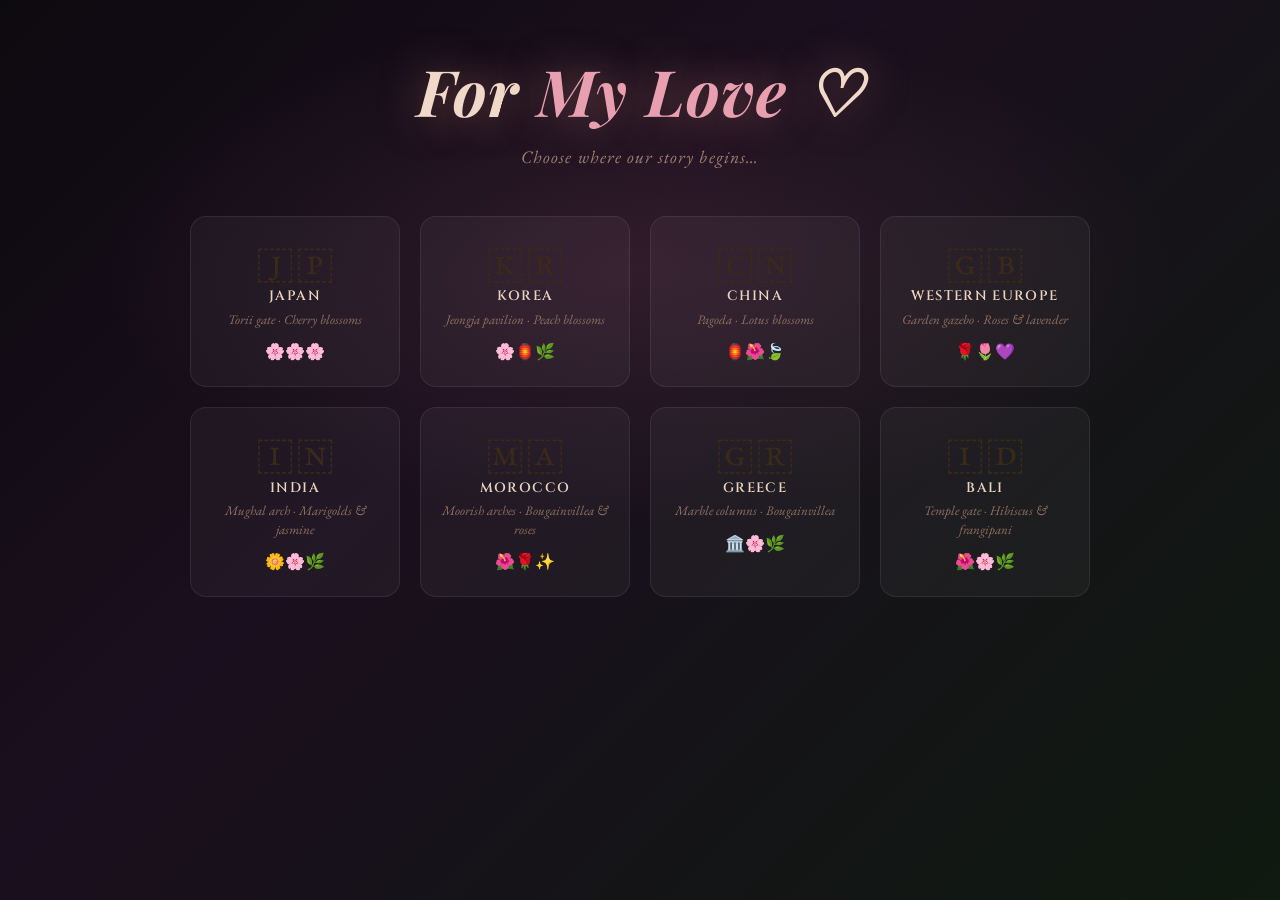
==== love-letter.html @ de219d5e "Add interactive 3D pop-up love letter book - Standalone love-letter.html (no dependencies, pure HTML" ====
<!DOCTYPE html>
<html lang="en">
<head>
<meta charset="UTF-8">
<meta name="viewport" content="width=device-width, initial-scale=1.0">
<title>For My Love ♡</title>
<link rel="preconnect" href="https://fonts.googleapis.com">
<link href="https://fonts.googleapis.com/css2?family=Playfair+Display:ital,wght@0,400;0,700;1,400&family=EB+Garamond:ital,wght@0,400;0,500;1,400&family=Cinzel:wght@400;600&display=swap" rel="stylesheet">
<style>
/* ─── RESET ─────────────────────────────────────────────── */
*,*::before,*::after{box-sizing:border-box;margin:0;padding:0}
html,body{height:100%;overflow:hidden}
body{font-family:'EB Garamond',serif;background:#0d0a0f;color:#3a2a1a}

/* ─── SCREEN MANAGEMENT ─────────────────────────────────── */
.screen{position:fixed;inset:0;transition:opacity .8s ease,transform .8s ease;will-change:opacity,transform}
.screen.hidden{opacity:0;pointer-events:none;transform:scale(.97)}

/* ─── SCENE SELECTOR ────────────────────────────────────── */
#selector{
  background:linear-gradient(135deg,#0d0a0f 0%,#1a0f1e 40%,#0f1a10 100%);
  overflow-y:auto;
  display:flex;flex-direction:column;align-items:center;
  padding:3rem 1.5rem 4rem;
}
#selector::before{
  content:'';position:fixed;inset:0;
  background:radial-gradient(ellipse 60% 40% at 50% 30%,rgba(180,100,120,.15) 0%,transparent 70%);
  pointer-events:none;
}
.selector-header{text-align:center;margin-bottom:3rem;position:relative;z-index:1}
.selector-title{
  font-family:'Playfair Display',serif;font-size:clamp(2.2rem,5vw,4rem);
  font-style:italic;color:#f0d9c8;letter-spacing:.02em;
  text-shadow:0 0 40px rgba(220,140,120,.5);
}
.selector-title span{color:#e8a0b0}
.selector-sub{
  margin-top:.75rem;font-size:1.1rem;color:#a08070;
  font-style:italic;letter-spacing:.06em;
}
.scene-grid{
  display:grid;
  grid-template-columns:repeat(auto-fit,minmax(200px,1fr));
  gap:1.25rem;width:100%;max-width:900px;position:relative;z-index:1;
}
.scene-card{
  background:rgba(255,255,255,.04);
  border:1px solid rgba(255,255,255,.08);
  border-radius:16px;padding:1.5rem 1rem;
  cursor:pointer;text-align:center;
  transition:transform .3s ease,box-shadow .3s ease,border-color .3s ease,background .3s ease;
  position:relative;overflow:hidden;
}
.scene-card::before{
  content:'';position:absolute;inset:0;
  background:linear-gradient(135deg,var(--card-a,.2),var(--card-b,.1));
  opacity:0;transition:opacity .3s ease;
}
.scene-card:hover{
  transform:translateY(-6px) scale(1.02);
  box-shadow:0 20px 60px rgba(0,0,0,.5),0 0 30px var(--card-glow,rgba(255,200,180,.15));
  border-color:rgba(255,255,255,.2);
}
.scene-card:hover::before{opacity:1}
.scene-flag{font-size:2.4rem;display:block;margin-bottom:.5rem;line-height:1}
.scene-name{
  font-family:'Cinzel',serif;font-size:.85rem;font-weight:600;
  color:#e8d5c0;letter-spacing:.1em;text-transform:uppercase;margin-bottom:.35rem;
}
.scene-desc{font-size:.82rem;color:#907060;font-style:italic;line-height:1.4}
.scene-flowers{
  display:flex;justify-content:center;gap:4px;margin-top:.75rem;
  font-size:1rem;
}

/* ─── BOOK SCREEN ───────────────────────────────────────── */
#book-screen{
  display:flex;flex-direction:column;align-items:center;justify-content:center;
  background:linear-gradient(160deg,#0d0a0f 0%,#1a0f1e 50%,#0d100f 100%);
  overflow:hidden;
}
#book-screen::before{
  content:'';position:absolute;inset:0;
  background:radial-gradient(ellipse 70% 50% at 50% 50%,rgba(var(--bg-rgb,180,120,100),.12) 0%,transparent 70%);
  transition:background .8s ease;pointer-events:none;
}

/* ─── PARTICLES ─────────────────────────────────────────── */
#particles{position:fixed;inset:0;pointer-events:none;z-index:5;overflow:hidden}
.particle{
  position:absolute;top:-20px;
  width:8px;height:8px;border-radius:50%;
  animation:fall linear forwards;
  opacity:.8;
}
@keyframes fall{
  0%{transform:translateY(0) rotate(0deg) translateX(0);opacity:.9}
  25%{transform:translateY(25vh) rotate(90deg) translateX(20px)}
  50%{transform:translateY(50vh) rotate(180deg) translateX(-15px)}
  75%{transform:translateY(75vh) rotate(270deg) translateX(25px)}
  100%{transform:translateY(105vh) rotate(360deg) translateX(-10px);opacity:0}
}

/* ─── BACK BUTTON ───────────────────────────────────────── */
#back-btn{
  position:fixed;top:1.25rem;left:1.25rem;z-index:20;
  background:rgba(255,255,255,.08);border:1px solid rgba(255,255,255,.15);
  color:#e8d5c0;font-family:'Cinzel',serif;font-size:.75rem;
  letter-spacing:.1em;padding:.5rem 1rem;border-radius:8px;cursor:pointer;
  transition:all .3s ease;backdrop-filter:blur(8px);
}
#back-btn:hover{background:rgba(255,255,255,.15);transform:translateY(-1px)}

/* ─── BOOK WRAPPER (perspective container) ───────────────── */
#book-wrapper{
  perspective:2000px;
  perspective-origin:50% 40%;
  position:relative;
}
#book{
  position:relative;
  transform-style:preserve-3d;
  transition:transform .5s ease;
  cursor:pointer;
}

/* ─── BOOK FACES ─────────────────────────────────────────── */
/* Closed book: a thick rectangle */
.book-closed{
  position:relative;
  width:260px;height:340px;
  transform-style:preserve-3d;
  transition:all 1.5s cubic-bezier(.645,.045,.355,1);
}

/* Front cover – the flipping page */
#front-cover{
  position:absolute;inset:0;
  background:var(--cover-bg,linear-gradient(135deg,#8b1a2a,#5a0e1a));
  border-radius:4px 12px 12px 4px;
  transform-origin:left center;
  transform:rotateY(0deg);
  transition:transform 1.5s cubic-bezier(.645,.045,.355,1);
  transform-style:preserve-3d;
  backface-visibility:hidden;
  -webkit-backface-visibility:hidden;
  box-shadow:4px 0 20px rgba(0,0,0,.6),inset -3px 0 8px rgba(0,0,0,.3);
  z-index:10;
  display:flex;align-items:center;justify-content:center;
  overflow:hidden;
}
#front-cover::before{
  content:'';position:absolute;inset:12px;
  border:1px solid rgba(255,255,255,.2);border-radius:4px;
  pointer-events:none;
}
#front-cover::after{
  content:'';position:absolute;
  left:0;top:0;bottom:0;width:16px;
  background:rgba(0,0,0,.3);
  border-right:1px solid rgba(255,255,255,.05);
}
.cover-inner{
  text-align:center;padding:2rem;position:relative;z-index:2;
}
.cover-title{
  font-family:'Playfair Display',serif;font-size:1.6rem;font-weight:400;
  font-style:italic;color:rgba(255,240,220,.95);
  text-shadow:0 2px 12px rgba(0,0,0,.5);
  margin-bottom:.5rem;line-height:1.3;
}
.cover-heart{font-size:2rem;display:block;margin:.5rem 0;animation:heartbeat 2s ease-in-out infinite}
@keyframes heartbeat{0%,100%{transform:scale(1)}50%{transform:scale(1.15)}}
.cover-hint{
  font-size:.75rem;color:rgba(255,220,200,.6);font-style:italic;
  margin-top:1rem;letter-spacing:.08em;animation:blink 2s ease-in-out infinite;
}
@keyframes blink{0%,100%{opacity:.5}50%{opacity:1}}
.cover-ornament{font-size:1.2rem;color:rgba(255,220,200,.4);margin:.25rem 0}
.cover-decor{
  position:absolute;inset:0;
  background:var(--cover-pattern,none);
  opacity:.15;pointer-events:none;
}

/* Back of front cover (inside front-cover, shown when flipped) */
#front-cover-back{
  position:absolute;inset:0;
  background:linear-gradient(135deg,#f5ede0,#ede0cc);
  border-radius:4px 12px 12px 4px;
  backface-visibility:hidden;
  -webkit-backface-visibility:hidden;
  transform:rotateY(180deg);
  display:flex;align-items:center;justify-content:center;
  pointer-events:none;
}
#front-cover-back::after{
  content:'❧';font-size:3rem;color:rgba(100,50,30,.15);
}

/* Book spine / base */
#book-base{
  position:absolute;inset:0;
  background:linear-gradient(180deg,var(--spine-top,#6a1020),var(--spine-bot,#3a0810));
  border-radius:4px 12px 12px 4px;
  box-shadow:0 8px 40px rgba(0,0,0,.7),0 2px 8px rgba(0,0,0,.5);
  z-index:1;
}
/* Book page stack effect */
#book-base::before{
  content:'';position:absolute;
  right:-4px;top:4px;bottom:4px;width:6px;
  background:linear-gradient(90deg,#e8d8c0,#d5c4a8);
  border-radius:0 4px 4px 0;
  box-shadow:2px 0 6px rgba(0,0,0,.3);
}

/* ─── OPEN STATE ─────────────────────────────────────────── */
#book.is-open #front-cover{
  transform:rotateY(-170deg);
  box-shadow:-4px 0 20px rgba(0,0,0,.6);
}
#book.is-open{cursor:default}

/* The spread (left+right pages) */
#book-spread{
  position:absolute;inset:0;
  display:flex;
  opacity:0;transition:opacity .5s ease .8s;
  pointer-events:none;
}
#book.is-open #book-spread{opacity:1;pointer-events:all}

.page{
  flex:1;height:100%;
  background:linear-gradient(180deg,#fdf6ec,#f5e8d0);
  position:relative;overflow:hidden;
}
#left-page{
  border-right:1px solid rgba(120,80,40,.2);
  border-radius:4px 0 0 4px;
  background:linear-gradient(135deg,#fdf8f0 0%,#f5ecdc 100%);
}
#right-page{
  border-radius:0 4px 4px 4px;
  background:linear-gradient(225deg,#fdf8f0 0%,#f0e4cc 100%);
  padding:1.5rem 1.25rem;
  overflow-y:auto;
}
#right-page::-webkit-scrollbar{width:3px}
#right-page::-webkit-scrollbar-thumb{background:rgba(120,80,40,.3);border-radius:2px}

/* ─── POP-UP SCENE ───────────────────────────────────────── */
#popup-scene{
  position:absolute;inset:0;
  transform-style:preserve-3d;
  perspective:800px;
  display:flex;align-items:flex-end;justify-content:center;
  padding-bottom:8px;
  transition:transform .6s ease;
}
#scene-stage{
  position:relative;
  width:220px;height:280px;
  transform-style:preserve-3d;
  transform:rotateX(20deg);
  transition:transform 1s cubic-bezier(.4,0,.2,1);
}
#book.is-open #scene-stage{transform:rotateX(20deg)}

/* cinematic orbit */
@keyframes orbit{
  0%{transform:rotateX(20deg) rotateY(0deg)}
  25%{transform:rotateX(25deg) rotateY(-35deg)}
  55%{transform:rotateX(18deg) rotateY(35deg)}
  80%{transform:rotateX(22deg) rotateY(10deg)}
  100%{transform:rotateX(20deg) rotateY(0deg)}
}
#scene-stage.orbiting{
  animation:orbit 4s cubic-bezier(.4,0,.2,1) forwards;
}

/* Ground */
.scene-ground{
  position:absolute;bottom:0;left:50%;
  transform:translateX(-50%) rotateX(90deg);
  transform-origin:bottom center;
  width:200px;height:120px;
  background:radial-gradient(ellipse 80% 60% at 50% 100%,var(--ground-a,#4a7a30),var(--ground-b,#2a4a1a));
  border-radius:50%;opacity:.7;
}

/* ─── POP-UP ELEMENTS ────────────────────────────────────── */
.popup-el{
  position:absolute;
  transform-origin:bottom center;
  transform:rotateX(85deg) scaleY(.05);
  transition:transform 1.2s cubic-bezier(.34,1.56,.64,1);
  transition-delay:var(--d,0.5s);
  transform-style:preserve-3d;
  backface-visibility:hidden;
}
#book.is-open .popup-el{transform:rotateX(0deg) scaleY(1)}

/* ─── PAVILION CONTAINERS ────────────────────────────────── */
#pavilion{
  position:absolute;bottom:30px;left:50%;
  transform-origin:bottom center;
  transform:translateX(-50%);
  width:160px;height:160px;
  display:flex;align-items:flex-end;justify-content:center;
  --d:.55s;
}

/* ─── FLOWER SYSTEM ──────────────────────────────────────── */
.flower{
  position:absolute;
  transform-style:preserve-3d;
}
.flower-stem{
  position:absolute;bottom:0;left:50%;transform:translateX(-50%);
  width:2px;background:var(--stem,#3a6a20);
  border-radius:1px;
  transform-origin:bottom center;
}
.flower-head{
  position:absolute;bottom:100%;left:50%;
  transform:translateX(-50%);
  width:28px;height:28px;
}
.petal{
  position:absolute;
  width:10px;height:16px;
  border-radius:50%;
  top:50%;left:50%;
  transform-origin:50% 100%;
  margin:-8px 0 0 -5px;
  background:var(--petal-col,#ffb7c5);
  opacity:.9;
}
.flower-center{
  position:absolute;top:50%;left:50%;
  transform:translate(-50%,-50%);
  width:8px;height:8px;border-radius:50%;
  background:var(--center-col,#ffdd00);
  z-index:2;
}
@keyframes bloom{
  0%{transform:translateX(-50%) scale(0) rotate(-30deg);opacity:0}
  60%{transform:translateX(-50%) scale(1.15);opacity:1}
  100%{transform:translateX(-50%) scale(1)}
}
@keyframes sway{
  0%,100%{transform:rotateZ(-3deg)}
  50%{transform:rotateZ(3deg)}
}
.flower:hover{cursor:pointer}
.flower:hover .flower-head{animation:sway 1s ease-in-out infinite}
.flower.bloomed .flower-head{
  animation:bloom .8s cubic-bezier(.34,1.56,.64,1) forwards;
}

/* ─── HEART BURST ────────────────────────────────────────── */
.heart-burst{
  position:absolute;pointer-events:none;z-index:50;
  font-size:1rem;animation:burst .8s ease-out forwards;
}
@keyframes burst{
  0%{transform:translate(-50%,-50%) scale(0);opacity:1}
  60%{transform:translate(-50%,-120%) scale(1.3);opacity:.9}
  100%{transform:translate(var(--bx,-20px),var(--by,-80px)) scale(.5);opacity:0}
}

/* ─── LOVE LETTER ────────────────────────────────────────── */
.letter-salutation{
  font-family:'Playfair Display',serif;font-size:1.15rem;font-style:italic;
  color:#4a2a1a;margin-bottom:.75rem;
}
.letter-body{
  font-size:.9rem;line-height:1.8;color:#3a2010;
  font-family:'EB Garamond',serif;
}
.letter-body p{margin-bottom:.75rem}
.letter-placeholder{
  color:#a08060;font-style:italic;
  border:1px dashed rgba(160,120,80,.3);
  border-radius:4px;padding:.5rem .75rem;margin:.5rem 0;
  font-size:.82rem;
}
.letter-signature{
  margin-top:1rem;text-align:right;
  font-family:'Playfair Display',serif;font-style:italic;
  color:#4a2a1a;font-size:1rem;line-height:1.6;
}
.letter-divider{
  text-align:center;color:#c09070;margin:.5rem 0;font-size:.9rem;letter-spacing:.2em;
}
.letter-date{
  font-size:.75rem;color:#a08060;text-align:center;
  margin-bottom:.75rem;font-style:italic;letter-spacing:.05em;
}

/* ─── SCENE-SPECIFIC PAVILION STYLES ─────────────────────── */
/* ── Japan: Torii Gate ── */
.pavilion-japan{position:relative;width:140px;height:140px}
.torii-pillar{
  position:absolute;bottom:0;width:12px;
  background:linear-gradient(180deg,#c0392b,#922b21);
  border-radius:4px 4px 2px 2px;
}
.torii-pillar-l{left:20px}
.torii-pillar-r{right:20px}
.torii-kasagi{
  position:absolute;height:14px;
  background:linear-gradient(180deg,#c0392b,#922b21);
  left:-5px;right:-5px;
  border-radius:4px;
  box-shadow:0 -3px 0 #e74c3c,0 3px 6px rgba(0,0,0,.3);
}
.torii-kasagi::before{
  content:'';position:absolute;top:-6px;left:-4px;right:-4px;height:8px;
  background:#e74c3c;border-radius:40% 40% 0 0;
}
.torii-nuki{
  position:absolute;height:9px;left:10px;right:10px;
  background:linear-gradient(180deg,#c0392b,#a93226);
  border-radius:2px;
}

/* ── Korea: Jeongja Pavilion ── */
.pavilion-korea{position:relative;width:140px;height:140px}
.korea-column{
  position:absolute;bottom:0;width:8px;
  background:linear-gradient(180deg,#8b6914,#5a4010);
  border-radius:2px;
}
.korea-roof{
  position:absolute;
  background:linear-gradient(180deg,#1a4a1a,#2d7a2d);
}
.korea-roof-main{
  left:-10px;right:-10px;
  clip-path:polygon(15% 100%,50% 0%,85% 100%);
}
.korea-roof-lower{
  left:-18px;right:-18px;
  clip-path:polygon(8% 100%,50% 5%,92% 100%);
  opacity:.85;
}
.korea-eave{
  position:absolute;height:6px;
  background:#1a4a1a;border-radius:0 0 40% 40%;
  box-shadow:0 3px 8px rgba(0,0,0,.3);
}

/* ── China: Pagoda ── */
.pavilion-china{position:relative;width:120px;height:150px}
.pagoda-tier{
  position:absolute;left:50%;transform:translateX(-50%);
  background:linear-gradient(180deg,#8b0000,#600000);
}
.pagoda-eave{
  position:absolute;left:50%;transform:translateX(-50%);
  height:8px;
  background:linear-gradient(180deg,#c0392b,#8b0000);
  border-radius:0 0 30% 30%;
  box-shadow:0 4px 8px rgba(0,0,0,.3);
}
.pagoda-roof-tip{
  position:absolute;left:50%;transform:translateX(-50%);
  width:4px;
  background:linear-gradient(180deg,#d4a017,#8b6914);
  border-radius:2px 2px 0 0;
}

/* ── Western: Gazebo ── */
.pavilion-western{position:relative;width:140px;height:140px}
.gazebo-column{
  position:absolute;bottom:0;width:7px;
  background:linear-gradient(180deg,#f0ece4,#d4c8b0);
  border-radius:3px 3px 1px 1px;
  box-shadow:inset -2px 0 4px rgba(0,0,0,.1);
}
.gazebo-roof{
  position:absolute;
  background:linear-gradient(180deg,#5a8a5a,#3a6a3a);
  clip-path:polygon(50% 0%,100% 100%,0% 100%);
  filter:drop-shadow(0 4px 8px rgba(0,0,0,.3));
}
.gazebo-trim{
  position:absolute;
  background:#8aaa8a;
  height:5px;border-radius:2px;
}

/* ── India: Mughal Arch ── */
.pavilion-india{position:relative;width:140px;height:150px}
.mughal-pillar{
  position:absolute;bottom:0;width:14px;
  background:linear-gradient(180deg,#f5deb3,#d4a853);
  border-radius:6px 6px 2px 2px;
  box-shadow:inset -3px 0 6px rgba(0,0,0,.15);
}
.mughal-arch{
  position:absolute;left:50%;transform:translateX(-50%);
  border-left:14px solid transparent;
  border-right:14px solid transparent;
}
.mughal-dome{
  position:absolute;left:50%;transform:translateX(-50%);
  background:linear-gradient(180deg,#f5f0e8,#d4c8a0);
  border-radius:50% 50% 0 0;
  box-shadow:0 -4px 12px rgba(0,0,0,.2);
}
.mughal-finial{
  position:absolute;left:50%;transform:translateX(-50%);
  background:linear-gradient(180deg,#d4a017,#8b6914);
  border-radius:50% 50% 10% 10%;
}

/* ── Morocco: Moorish ── */
.pavilion-morocco{position:relative;width:140px;height:140px}
.moorish-arch{
  position:absolute;
  border-left:var(--arch-w,12px) solid transparent;
  border-right:var(--arch-w,12px) solid transparent;
  border-bottom:var(--arch-h,60px) solid var(--arch-col,#1a4a8a);
}
.moorish-arch::before{
  content:'';position:absolute;
  top:var(--arch-h,60px);left:calc(-1*var(--arch-w,12px));
  width:calc(var(--arch-w,12px)*2);
  height:var(--arch-extra,40px);
  background:var(--arch-col,#1a4a8a);
}
.moorish-top{
  position:absolute;
  background:repeating-linear-gradient(
    45deg,#1a4a8a 0,#1a4a8a 4px,#2a6ab0 4px,#2a6ab0 8px
  );
}

/* ── Greece: Columns ── */
.pavilion-greece{position:relative;width:150px;height:140px}
.greek-column{
  position:absolute;bottom:0;
  background:linear-gradient(180deg,#f5f0e8,#e0d8c8);
  border-radius:3px 3px 1px 1px;
  box-shadow:inset -3px 0 8px rgba(0,0,0,.08),2px 0 4px rgba(0,0,0,.1);
}
.greek-capital{
  position:absolute;bottom:100%;left:50%;transform:translateX(-50%);
  height:10px;
  background:linear-gradient(180deg,#e8e0d0,#d4ccc0);
  border-radius:3px;
}
.greek-entablature{
  position:absolute;top:0;left:-8px;right:-8px;
  background:linear-gradient(180deg,#f0ece4,#e0d8c8);
  border-radius:2px;
  box-shadow:0 -2px 8px rgba(0,0,0,.15);
}
.greek-pediment{
  position:absolute;
  background:linear-gradient(180deg,#f0ece4,#e0d8c8);
  clip-path:polygon(50% 0%,100% 100%,0% 100%);
}

/* ── Bali: Temple Gate ── */
.pavilion-bali{position:relative;width:140px;height:160px}
.bali-tower{
  position:absolute;bottom:0;
  background:linear-gradient(180deg,#5a4a3a,#3a2a1a);
  border-radius:4px 4px 2px 2px;
}
.bali-tier{
  position:absolute;left:50%;transform:translateX(-50%);
  background:linear-gradient(180deg,#6a5a4a,#4a3a2a);
  border-radius:3px;
}
.bali-roof{
  position:absolute;left:50%;transform:translateX(-50%);
  background:linear-gradient(180deg,#4a3a2a,#2a1a0a);
  clip-path:polygon(20% 100%,50% 0%,80% 100%);
}
.bali-lotus{
  position:absolute;left:50%;transform:translateX(-50%);
  width:16px;height:16px;
  background:radial-gradient(circle,#ffd700,#ff8c00);
  border-radius:50%;
  box-shadow:0 0 8px rgba(255,200,0,.6);
}
.bali-gap{
  position:absolute;bottom:0;left:50%;transform:translateX(-50%);
  background:rgba(0,0,0,.6);
  border-radius:2px;
}

/* ─── RESPONSIVE ─────────────────────────────────────────── */
@media(max-width:600px){
  .book-closed{width:200px;height:260px}
  #scene-stage{width:170px;height:220px;transform:rotateX(15deg)}
  .selector-title{font-size:1.8rem}
  .scene-grid{grid-template-columns:repeat(2,1fr);gap:.75rem}
  #right-page{padding:1rem .75rem}
}
</style>
</head>
<body>

<!-- ─── SCENE SELECTOR ─── -->
<section id="selector" class="screen">
  <header class="selector-header">
    <h1 class="selector-title">For <span>My Love</span> ♡</h1>
    <p class="selector-sub">Choose where our story begins…</p>
  </header>
  <div class="scene-grid" id="scene-grid"></div>
</section>

<!-- ─── BOOK SCREEN ─── -->
<section id="book-screen" class="screen hidden">
  <button id="back-btn">← Change Scene</button>
  <div id="particles"></div>

  <div id="book-wrapper">
    <div class="book-closed" id="book">
      <div id="book-base"></div>

      <div id="front-cover">
        <div class="cover-decor" id="cover-decor"></div>
        <div class="cover-inner">
          <div class="cover-ornament">✦ ✦ ✦</div>
          <h2 class="cover-title">For My Love</h2>
          <span class="cover-heart">♡</span>
          <div class="cover-ornament">— ❧ —</div>
          <p class="cover-hint">tap to open</p>
        </div>
        <div id="front-cover-back"></div>
      </div>

      <div id="book-spread">
        <!-- Left page: pop-up scene -->
        <div class="page" id="left-page">
          <div id="popup-scene">
            <div id="scene-stage">
              <div class="scene-ground" id="scene-ground"></div>
              <div id="pavilion" class="popup-el"></div>
              <div id="flower-container"></div>
            </div>
          </div>
        </div>
        <!-- Right page: letter -->
        <div class="page" id="right-page">
          <p class="letter-date" id="letter-date"></p>
          <p class="letter-salutation">My Love,</p>
          <div class="letter-body">
            <p>Every moment with you feels like stepping inside the most beautiful place on earth — and yet, no garden, no pavilion, no landscape in all the world compares to the world you have made inside my heart.</p>
            <div class="letter-divider">— ❧ —</div>
            <p>You are my favourite story, the quietest kind of joy, and the reason I still believe in all things beautiful.</p>
            <div class="letter-placeholder">
              ✏️ <em>Replace this section with your own words…</em>
            </div>
            <p>In every country, every season, every life — I would find you. I would choose you again.</p>
          </div>
          <div class="letter-signature">
            Forever &amp; always,<br>
            <strong>Ivan</strong> ♡
          </div>
        </div>
      </div>
    </div>
  </div>
</section>

<script>
/* ──────────────────────────────────────────────────────────
   SCENE DATA
────────────────────────────────────────────────────────── */
const SCENES = {
  japan:{
    label:'Japan',flag:'🇯🇵',
    desc:'Torii gate · Cherry blossoms',
    flowers:'🌸🌸🌸',
    colors:{primary:'#c0392b',accent:'#f8c8d4',bg:'#fff0f5',
            spine:'#8b1a2a',spineBot:'#4a0a14',bgRgb:'200,120,140',
            ground:'#3d6b2a',groundB:'#2a4a1a',text:'#4a1a2c'},
    cardA:'rgba(180,60,80,.3)',cardB:'rgba(100,20,40,.2)',cardGlow:'rgba(255,150,170,.2)',
    petalColor:'#ffb7c5',petalShape:'round',
    pavilionFn:'buildTorii',
    flowerDefs:[
      {type:'sakura',x:20,y:80,z:20,size:1.0,col:'#ffb7c5',delay:.7},
      {type:'sakura',x:140,y:85,z:10,size:.8,col:'#ff9cb0',delay:.85},
      {type:'sakura',x:80,y:100,z:30,size:1.2,col:'#ffc8d4',delay:1.0},
      {type:'sakura',x:45,y:90,z:5,size:.7,col:'#ffb0c0',delay:.75},
      {type:'sakura',x:120,y:78,z:25,size:.9,col:'#ffa8bc',delay:.9},
    ],
    particleEmoji:null,
  },
  korea:{
    label:'Korea',flag:'🇰🇷',
    desc:'Jeongja pavilion · Peach blossoms',
    flowers:'🌸🏮🌿',
    colors:{primary:'#2c4a1e',accent:'#f0d4a0',bg:'#fffff0',
            spine:'#1a3010',spineBot:'#0a1a08',bgRgb:'140,160,100',
            ground:'#3a6020',groundB:'#1a3810',text:'#1a2a10'},
    cardA:'rgba(60,100,40,.3)',cardB:'rgba(30,60,20,.2)',cardGlow:'rgba(140,200,100,.2)',
    petalColor:'#f5c8a0',petalShape:'round',
    pavilionFn:'buildKorea',
    flowerDefs:[
      {type:'peach',x:22,y:82,z:18,size:1.0,col:'#f5b8a0',delay:.7},
      {type:'peach',x:138,y:86,z:12,size:.85,col:'#f0a890',delay:.85},
      {type:'peach',x:78,y:98,z:28,size:1.1,col:'#f5c0a8',delay:1.0},
      {type:'leaf',x:50,y:100,z:8,size:.9,col:'#4a8030',delay:.75},
      {type:'peach',x:110,y:80,z:22,size:.75,col:'#f0b098',delay:.9},
    ],
    particleEmoji:null,
  },
  china:{
    label:'China',flag:'🇨🇳',
    desc:'Pagoda · Lotus blossoms',
    flowers:'🏮🌺🍃',
    colors:{primary:'#8b0000',accent:'#ffd700',bg:'#fffaf0',
            spine:'#600000',spineBot:'#300000',bgRgb:'180,100,80',
            ground:'#2a5a1a',groundB:'#1a3a0a',text:'#3a1a0a'},
    cardA:'rgba(140,0,0,.3)',cardB:'rgba(80,0,0,.2)',cardGlow:'rgba(255,180,60,.2)',
    petalColor:'#ff8080',petalShape:'round',
    pavilionFn:'buildPagoda',
    flowerDefs:[
      {type:'lotus',x:25,y:84,z:20,size:1.0,col:'#ff8080',delay:.7},
      {type:'lotus',x:135,y:88,z:14,size:.9,col:'#ff6060',delay:.85},
      {type:'plum',x:75,y:102,z:32,size:1.2,col:'#d070c0',delay:1.0},
      {type:'lotus',x:48,y:92,z:6,size:.75,col:'#ff9090',delay:.8},
      {type:'plum',x:115,y:82,z:24,size:.85,col:'#c060b0',delay:.95},
    ],
    particleEmoji:null,
  },
  europe:{
    label:'Western Europe',flag:'🇬🇧',
    desc:'Garden gazebo · Roses & lavender',
    flowers:'🌹🌷💜',
    colors:{primary:'#2a5a2a',accent:'#f0e8f0',bg:'#f8fff8',
            spine:'#1a3a1a',spineBot:'#0a1a0a',bgRgb:'100,140,100',
            ground:'#2a6020',groundB:'#1a4010',text:'#1a2a1a'},
    cardA:'rgba(40,90,40,.3)',cardB:'rgba(20,50,20,.2)',cardGlow:'rgba(100,200,100,.2)',
    petalColor:'#e060a0',petalShape:'round',
    pavilionFn:'buildGazebo',
    flowerDefs:[
      {type:'rose',x:20,y:80,z:18,size:1.1,col:'#e0204a',delay:.7},
      {type:'tulip',x:140,y:84,z:12,size:1.0,col:'#f05080',delay:.85},
      {type:'lavender',x:75,y:100,z:30,size:1.0,col:'#9060d0',delay:1.0},
      {type:'rose',x:48,y:90,z:8,size:.85,col:'#c01840',delay:.8},
      {type:'tulip',x:112,y:80,z:22,size:.9,col:'#e06080',delay:.95},
    ],
    particleEmoji:null,
  },
  india:{
    label:'India',flag:'🇮🇳',
    desc:'Mughal arch · Marigolds & jasmine',
    flowers:'🌼🌸🌿',
    colors:{primary:'#d4a017',accent:'#fff8e0',bg:'#fffbf0',
            spine:'#8b6800',spineBot:'#4a3400',bgRgb:'200,160,80',
            ground:'#3a5a18',groundB:'#1a3208',text:'#3a2808'},
    cardA:'rgba(200,150,20,.3)',cardB:'rgba(120,80,0,.2)',cardGlow:'rgba(255,220,80,.25)',
    petalColor:'#ffa020',petalShape:'round',
    pavilionFn:'buildMughal',
    flowerDefs:[
      {type:'marigold',x:22,y:82,z:20,size:1.1,col:'#ffa020',delay:.7},
      {type:'marigold',x:138,y:86,z:14,size:.95,col:'#ff8810',delay:.85},
      {type:'jasmine',x:78,y:100,z:30,size:1.0,col:'#fffce0',delay:1.0},
      {type:'marigold',x:50,y:90,z:8,size:.8,col:'#ffb030',delay:.8},
      {type:'jasmine',x:110,y:82,z:24,size:.9,col:'#fffff0',delay:.95},
    ],
    particleEmoji:null,
  },
  morocco:{
    label:'Morocco',flag:'🇲🇦',
    desc:'Moorish arches · Bougainvillea & roses',
    flowers:'🌺🌹✨',
    colors:{primary:'#1a4a8a',accent:'#f0e8d0',bg:'#fffaf5',
            spine:'#0a2a5a',spineBot:'#051530',bgRgb:'100,120,180',
            ground:'#8a6a20',groundB:'#5a4010',text:'#2a1808'},
    cardA:'rgba(20,60,140,.3)',cardB:'rgba(10,30,80,.2)',cardGlow:'rgba(100,140,255,.2)',
    petalColor:'#e040a0',petalShape:'round',
    pavilionFn:'buildMoorish',
    flowerDefs:[
      {type:'bougainvillea',x:18,y:80,z:20,size:1.1,col:'#e040a0',delay:.7},
      {type:'rose',x:142,y:84,z:14,size:1.0,col:'#c02040',delay:.85},
      {type:'bougainvillea',x:78,y:100,z:30,size:1.2,col:'#d030b0',delay:1.0},
      {type:'bougainvillea',x:45,y:90,z:8,size:.8,col:'#e050a0',delay:.8},
      {type:'rose',x:115,y:80,z:22,size:.85,col:'#b81838',delay:.95},
    ],
    particleEmoji:null,
  },
  greece:{
    label:'Greece',flag:'🇬🇷',
    desc:'Marble columns · Bougainvillea',
    flowers:'🏛️🌸🌿',
    colors:{primary:'#4a7ab0',accent:'#f0f8ff',bg:'#f8fbff',
            spine:'#2a5a90',spineBot:'#0a2a50',bgRgb:'120,160,200',
            ground:'#8ab030',groundB:'#5a7810',text:'#1a2838'},
    cardA:'rgba(60,100,160,.3)',cardB:'rgba(30,60,100,.2)',cardGlow:'rgba(120,180,255,.2)',
    petalColor:'#9060c0',petalShape:'round',
    pavilionFn:'buildGreece',
    flowerDefs:[
      {type:'bougainvillea',x:20,y:80,z:18,size:1.0,col:'#9060c0',delay:.7},
      {type:'olive',x:140,y:84,z:12,size:.9,col:'#6a9040',delay:.85},
      {type:'bougainvillea',x:76,y:100,z:30,size:1.15,col:'#8050b0',delay:1.0},
      {type:'olive',x:48,y:90,z:8,size:.8,col:'#5a8030',delay:.8},
      {type:'bougainvillea',x:112,y:80,z:22,size:.85,col:'#a070d0',delay:.95},
    ],
    particleEmoji:null,
  },
  bali:{
    label:'Bali',flag:'🇮🇩',
    desc:'Temple gate · Hibiscus & frangipani',
    flowers:'🌺🌸🌿',
    colors:{primary:'#5a3a1a',accent:'#ffd080',bg:'#fffaf0',
            spine:'#3a2010',spineBot:'#1a0808',bgRgb:'160,120,80',
            ground:'#2a6020',groundB:'#1a4010',text:'#2a1808'},
    cardA:'rgba(90,60,20,.3)',cardB:'rgba(50,30,10,.2)',cardGlow:'rgba(255,180,80,.2)',
    petalColor:'#ff4060',petalShape:'round',
    pavilionFn:'buildBali',
    flowerDefs:[
      {type:'hibiscus',x:20,y:80,z:20,size:1.1,col:'#ff3050',delay:.7},
      {type:'frangipani',x:140,y:84,z:14,size:1.0,col:'#fffce0',delay:.85},
      {type:'hibiscus',x:76,y:100,z:30,size:1.2,col:'#e02840',delay:1.0},
      {type:'frangipani',x:48,y:90,z:8,size:.85,col:'#fff8d0',delay:.8},
      {type:'hibiscus',x:112,y:80,z:22,size:.9,col:'#ff4060',delay:.95},
    ],
    particleEmoji:null,
  },
};

/* ──────────────────────────────────────────────────────────
   PAVILION BUILDERS
────────────────────────────────────────────────────────── */
function buildTorii(el,c){
  el.innerHTML=`
  <div class="pavilion-japan" style="--d:.55s">
    <div class="torii-pillar torii-pillar-l" style="height:100px"></div>
    <div class="torii-pillar torii-pillar-r" style="height:100px"></div>
    <div class="torii-kasagi" style="top:10px"></div>
    <div class="torii-nuki" style="top:34px"></div>
  </div>`;
}
function buildKorea(el,c){
  el.innerHTML=`
  <div class="pavilion-korea" style="position:relative;width:140px;height:130px">
    <div class="korea-column" style="left:22px;height:90px"></div>
    <div class="korea-column" style="left:45px;height:90px"></div>
    <div class="korea-column" style="right:45px;height:90px"></div>
    <div class="korea-column" style="right:22px;height:90px"></div>
    <div class="korea-roof korea-roof-lower" style="bottom:78px;height:30px"></div>
    <div class="korea-roof korea-roof-main" style="bottom:96px;height:38px"></div>
    <div class="korea-eave" style="bottom:88px;left:-14px;right:-14px"></div>
    <div class="korea-eave" style="bottom:70px;left:-20px;right:-20px"></div>
  </div>`;
}
function buildPagoda(el,c){
  el.innerHTML=`
  <div class="pavilion-china" style="--d:.55s">
    <div class="pagoda-tier" style="bottom:0;width:50px;height:20px;border-radius:2px"></div>
    <div class="pagoda-eave" style="bottom:18px;width:70px"></div>
    <div class="pagoda-tier" style="bottom:24px;width:40px;height:20px;border-radius:2px"></div>
    <div class="pagoda-eave" style="bottom:42px;width:58px"></div>
    <div class="pagoda-tier" style="bottom:48px;width:30px;height:20px;border-radius:2px"></div>
    <div class="pagoda-eave" style="bottom:66px;width:46px"></div>
    <div class="pagoda-tier" style="bottom:72px;width:22px;height:18px;border-radius:2px"></div>
    <div class="pagoda-eave" style="bottom:88px;width:36px"></div>
    <div class="pagoda-roof-tip" style="bottom:110px;height:28px;width:4px"></div>
  </div>`;
}
function buildGazebo(el,c){
  const cols=[15,35,55,75,95,115];
  let html='<div class="pavilion-western" style="position:relative;width:140px;height:130px">';
  cols.forEach(x=>{ html+=`<div class="gazebo-column" style="left:${x}px;height:90px"></div>`; });
  html+=`
    <div class="gazebo-roof" style="bottom:88px;left:0;right:0;height:44px"></div>
    <div class="gazebo-trim" style="bottom:88px;left:-4px;right:-4px"></div>
  </div>`;
  el.innerHTML=html;
}
function buildMughal(el,c){
  el.innerHTML=`
  <div class="pavilion-india" style="--d:.55s">
    <div class="mughal-pillar" style="left:20px;height:90px"></div>
    <div class="mughal-pillar" style="right:20px;height:90px"></div>
    <div style="position:absolute;bottom:88px;left:26px;right:26px;height:40px;
      background:linear-gradient(180deg,#f5deb3,#d4a853);
      border-radius:50% 50% 0 0 / 60% 60% 0 0;
      border:2px solid #d4a017;"></div>
    <div class="mughal-dome" style="bottom:126px;width:44px;height:28px"></div>
    <div class="mughal-finial" style="bottom:152px;width:8px;height:14px"></div>
  </div>`;
}
function buildMoorish(el,c){
  el.innerHTML=`
  <div class="pavilion-morocco" style="position:relative;width:140px;height:130px">
    <div style="position:absolute;bottom:0;left:10px;right:10px;height:40px;
      background:linear-gradient(180deg,#1a4a8a,#0a2a5a);border-radius:2px"></div>
    <div style="position:absolute;bottom:38px;left:50%;transform:translateX(-50%);
      width:100px;height:60px;
      background:linear-gradient(180deg,#1a4a8a,#0a2a5a);
      border-radius:50% 50% 0 0 / 40% 40% 0 0;"></div>
    <div style="position:absolute;top:0;left:50%;transform:translateX(-50%);
      width:110px;height:16px;
      background:repeating-linear-gradient(90deg,#1a4a8a 0,#1a4a8a 6px,#2a6ab0 6px,#2a6ab0 12px);
      border-radius:3px;"></div>
  </div>`;
}
function buildGreece(el,c){
  const cols=[10,30,50,70,90,110,130];
  let html='<div class="pavilion-greece">';
  cols.forEach(x=>{
    html+=`
    <div class="greek-column" style="left:${x}px;bottom:0;width:9px;height:88px">
      <div class="greek-capital" style="width:14px"></div>
    </div>`;
  });
  html+=`
    <div class="greek-entablature" style="bottom:88px;height:12px"></div>
    <div class="greek-pediment" style="bottom:98px;left:10px;right:10px;height:30px"></div>
  </div>`;
  el.innerHTML=html;
}
function buildBali(el,c){
  el.innerHTML=`
  <div class="pavilion-bali" style="--d:.55s">
    <div class="bali-tower" style="left:10px;width:44px;height:110px"></div>
    <div class="bali-tower" style="right:10px;width:44px;height:110px"></div>
    <div class="bali-gap" style="bottom:0;left:54px;right:54px;height:60px"></div>
    <div class="bali-tier" style="bottom:108px;left:4px;width:54px;height:10px"></div>
    <div class="bali-tier" style="bottom:116px;left:8px;width:46px;height:10px"></div>
    <div class="bali-tier" style="bottom:108px;right:4px;width:54px;height:10px"></div>
    <div class="bali-tier" style="bottom:116px;right:8px;width:46px;height:10px"></div>
    <div class="bali-roof" style="bottom:124px;left:0px;width:66px;height:30px"></div>
    <div class="bali-roof" style="bottom:124px;right:0px;width:66px;height:30px;transform:translateX(50%) scaleX(-1)"></div>
    <div class="bali-lotus" style="bottom:152px;left:14px"></div>
    <div class="bali-lotus" style="bottom:152px;right:14px"></div>
  </div>`;
}

/* ──────────────────────────────────────────────────────────
   FLOWER BUILDER
────────────────────────────────────────────────────────── */
const PETAL_COUNTS={sakura:5,peach:5,lotus:8,rose:12,tulip:5,lavender:6,
  marigold:10,jasmine:5,bougainvillea:5,olive:6,hibiscus:6,frangipani:5,plum:5};

function buildFlower(def){
  const el=document.createElement('div');
  el.className='flower popup-el';
  el.style.cssText=`left:${def.x}px;bottom:${def.y-80}px;--d:${def.delay}s;
    transform-origin:bottom center;z-index:${Math.round(def.z)};`;
  const stemH=20+def.z*.6;
  const sz=def.size;
  const n=PETAL_COUNTS[def.type]||5;
  let petals='';
  for(let i=0;i<n;i++){
    const angle=(360/n)*i;
    const hue=Math.random()*20-10;
    petals+=`<div class="petal" style="
      transform:rotate(${angle}deg) translateY(-${8*sz}px);
      width:${9*sz}px;height:${15*sz}px;
      background:${shiftColor(def.col,hue)};
      border-radius:${def.type==='rose'?'40% 60% 60% 40%':'50%'};
      opacity:.9;"></div>`;
  }
  el.innerHTML=`
    <div class="flower-stem" style="height:${stemH}px;--stem:#3a7020"></div>
    <div class="flower-head" style="width:${26*sz}px;height:${26*sz}px;bottom:${stemH}px">
      ${petals}
      <div class="flower-center" style="
        width:${7*sz}px;height:${7*sz}px;
        background:${def.type==='lavender'?'#604090':def.type==='rose'?'#ffd700':'#ffd700'};
      "></div>
    </div>`;
  el.addEventListener('click',e=>heartBurst(e,el));
  return el;
}

function shiftColor(hex,deg){
  // simple hex colour return (skip hue shift for performance, just return col)
  return hex;
}

/* ──────────────────────────────────────────────────────────
   HEART BURST
────────────────────────────────────────────────────────── */
function heartBurst(e,parent){
  const hearts=['♡','♥','❤️','💕','💖'];
  for(let i=0;i<6;i++){
    const h=document.createElement('div');
    h.className='heart-burst';
    h.textContent=hearts[Math.floor(Math.random()*hearts.length)];
    h.style.cssText=`
      left:${e.offsetX||14}px;top:${e.offsetY||14}px;
      --bx:${(Math.random()-0.5)*60}px;--by:${-(30+Math.random()*60)}px;
      animation-delay:${i*0.08}s;font-size:${.8+Math.random()*.6}rem;
      color:${['#e0204a','#ff6080','#ffa0b0','#ff80a0'][i%4]};
    `;
    parent.appendChild(h);
    h.addEventListener('animationend',()=>h.remove());
  }
}

/* ──────────────────────────────────────────────────────────
   PARTICLE SYSTEM
────────────────────────────────────────────────────────── */
let particleInterval=null;
function startParticles(color){
  stopParticles();
  const container=document.getElementById('particles');
  particleInterval=setInterval(()=>{
    const p=document.createElement('div');
    p.className='particle';
    const sz=4+Math.random()*8;
    p.style.cssText=`
      left:${Math.random()*100}%;
      width:${sz}px;height:${sz}px;
      border-radius:${Math.random()>.5?'50%':'30%'};
      background:${color};
      animation-duration:${4+Math.random()*5}s;
      animation-delay:${Math.random()*1}s;
    `;
    container.appendChild(p);
    p.addEventListener('animationend',()=>p.remove());
  },350);
}
function stopParticles(){
  if(particleInterval){clearInterval(particleInterval);particleInterval=null;}
  document.getElementById('particles').innerHTML='';
}

/* ──────────────────────────────────────────────────────────
   DRAG-TO-ORBIT
────────────────────────────────────────────────────────── */
let dragging=false,dragX=0,orbitY=0,orbitX=20;
const stage=document.getElementById('scene-stage');
function onDragStart(e){
  if(stage.classList.contains('orbiting'))return;
  dragging=true;
  dragX=e.clientX||e.touches?.[0]?.clientX||0;
  e.preventDefault();
}
function onDragMove(e){
  if(!dragging)return;
  const cx=e.clientX||e.touches?.[0]?.clientX||0;
  const dx=cx-dragX;
  dragX=cx;
  orbitY=Math.max(-50,Math.min(50,orbitY+dx*.4));
  stage.style.transform=`rotateX(${orbitX}deg) rotateY(${orbitY}deg)`;
}
function onDragEnd(){dragging=false;}
document.addEventListener('mousemove',onDragMove);
document.addEventListener('mouseup',onDragEnd);
document.addEventListener('touchmove',onDragMove,{passive:false});
document.addEventListener('touchend',onDragEnd);

/* ──────────────────────────────────────────────────────────
   SCENE SELECTOR RENDER
────────────────────────────────────────────────────────── */
const grid=document.getElementById('scene-grid');
Object.entries(SCENES).forEach(([key,s])=>{
  const card=document.createElement('div');
  card.className='scene-card';
  card.style.cssText=`--card-a:${s.cardA};--card-b:${s.cardB};--card-glow:${s.cardGlow}`;
  card.innerHTML=`
    <span class="scene-flag">${s.flag}</span>
    <div class="scene-name">${s.label}</div>
    <div class="scene-desc">${s.desc}</div>
    <div class="scene-flowers">${s.flowers}</div>`;
  card.addEventListener('click',()=>selectScene(key));
  grid.appendChild(card);
});

/* ──────────────────────────────────────────────────────────
   SELECT SCENE + TRANSITION
────────────────────────────────────────────────────────── */
let currentScene=null;
function selectScene(key){
  currentScene=SCENES[key];
  const c=currentScene.colors;

  // Apply CSS vars
  const r=document.documentElement.style;
  r.setProperty('--cover-bg',`linear-gradient(135deg,${c.primary},${c.spine})`);
  r.setProperty('--spine-top',c.spine);
  r.setProperty('--spine-bot',c.spineBot);
  r.setProperty('--bg-rgb',c.bgRgb);
  r.setProperty('--ground-a',c.ground);
  r.setProperty('--ground-b',c.groundB);

  // Build pavilion
  const pav=document.getElementById('pavilion');
  pav.innerHTML='';
  window[currentScene.pavilionFn](pav,c);

  // Build flowers
  const fc=document.getElementById('flower-container');
  fc.innerHTML='';
  currentScene.flowerDefs.forEach(def=>{
    fc.appendChild(buildFlower(def));
  });

  // Set letter date
  document.getElementById('letter-date').textContent=
    new Date().toLocaleDateString('en-GB',{day:'numeric',month:'long',year:'numeric'});

  // Reset book state
  const bookEl=document.getElementById('book');
  if(bookEl) bookEl.classList.remove('is-open');
  orbitY=0;
  stage.style.transform=`rotateX(${orbitX}deg) rotateY(0deg)`;

  // Transition screens
  document.getElementById('selector').classList.add('hidden');
  setTimeout(()=>{
    document.getElementById('book-screen').classList.remove('hidden');
  },100);

  stopParticles();
}

/* ──────────────────────────────────────────────────────────
   BOOK OPEN / CLOSE
────────────────────────────────────────────────────────── */
document.getElementById('front-cover').addEventListener('click',()=>{
  const book=document.getElementById('book');
  if(!book||book.classList.contains('is-open'))return;
  book.classList.add('is-open');

  // Start particles after cover opens
  setTimeout(()=>{
    if(currentScene) startParticles(currentScene.petalColor);
  },1200);

  // Cinematic orbit after scene rises
  setTimeout(()=>{
    stage.classList.add('orbiting');
    stage.addEventListener('animationend',()=>{
      stage.classList.remove('orbiting');
      stage.style.transform=`rotateX(${orbitX}deg) rotateY(0deg)`;
    },{once:true});
  },2200);
});

/* ──────────────────────────────────────────────────────────
   BACK BUTTON
────────────────────────────────────────────────────────── */
document.getElementById('back-btn').addEventListener('click',()=>{
  stopParticles();
  const book=document.querySelector('.book-closed');
  if(book) book.classList.remove('is-open');
  document.getElementById('book-screen').classList.add('hidden');
  setTimeout(()=>{
    document.getElementById('selector').classList.remove('hidden');
  },200);
});

/* Left page drag setup */
document.getElementById('left-page').addEventListener('mousedown',onDragStart);
document.getElementById('left-page').addEventListener('touchstart',onDragStart,{passive:false});
</script>
</body>
</html>
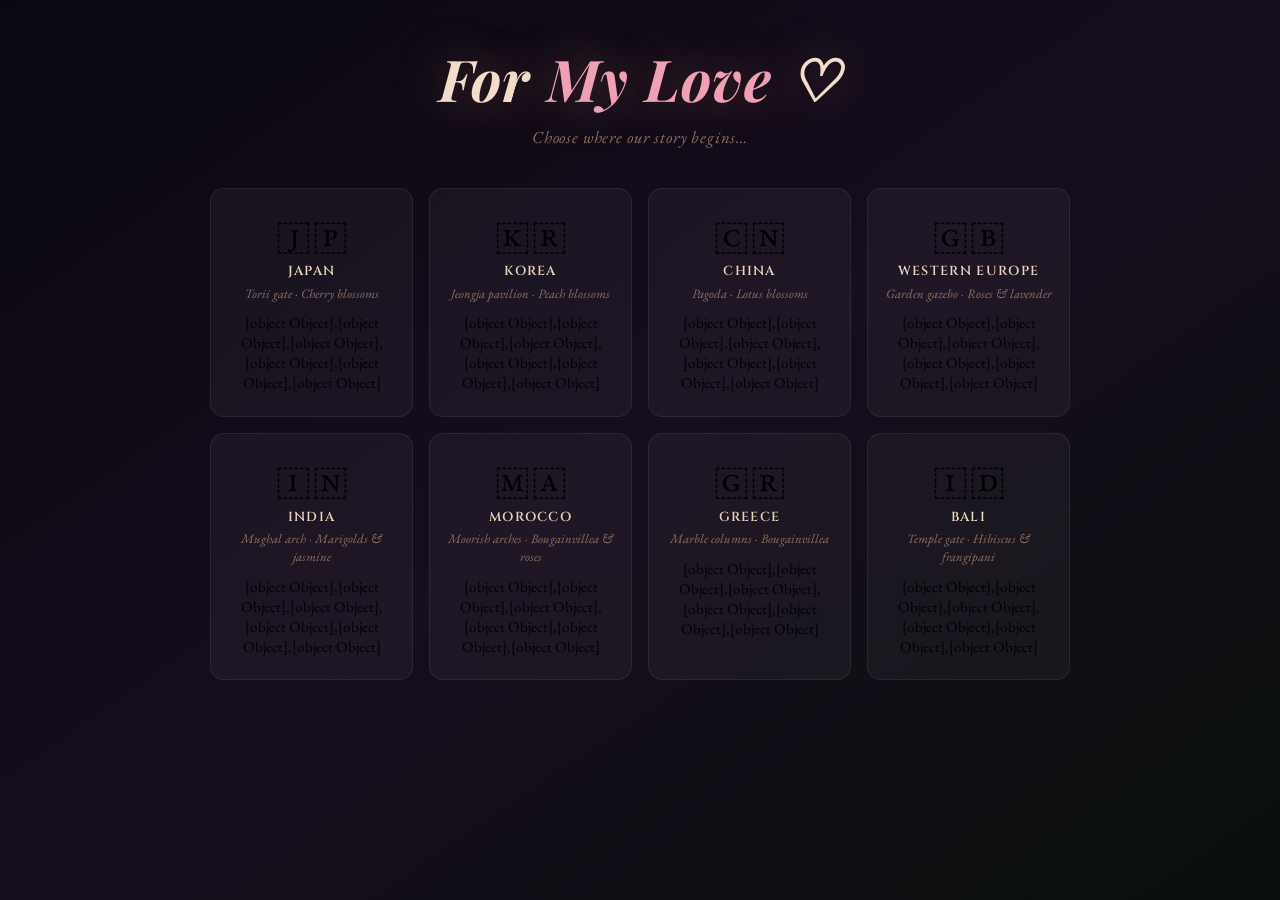
==== commit 4400f284: "Full rewrite: fix invisible pavilion, plain cover, broken 3D Root causes fixed: - overflow:hidden on" ====
--- a/love-letter.html
+++ b/love-letter.html
@@ -2,614 +2,619 @@
 <html lang="en">
 <head>
 <meta charset="UTF-8">
-<meta name="viewport" content="width=device-width, initial-scale=1.0">
+<meta name="viewport" content="width=device-width, initial-scale=1.0, maximum-scale=1.0">
 <title>For My Love ♡</title>
-<link rel="preconnect" href="https://fonts.googleapis.com">
-<link href="https://fonts.googleapis.com/css2?family=Playfair+Display:ital,wght@0,400;0,700;1,400&family=EB+Garamond:ital,wght@0,400;0,500;1,400&family=Cinzel:wght@400;600&display=swap" rel="stylesheet">
+<link href="https://fonts.googleapis.com/css2?family=Playfair+Display:ital,wght@0,400;0,700;1,400;1,700&family=EB+Garamond:ital,wght@0,400;1,400&family=Cinzel:wght@400;600&display=swap" rel="stylesheet">
 <style>
-/* ─── RESET ─────────────────────────────────────────────── */
+/* ── RESET ─────────────────────────────────────────── */
 *,*::before,*::after{box-sizing:border-box;margin:0;padding:0}
-html,body{height:100%;overflow:hidden}
-body{font-family:'EB Garamond',serif;background:#0d0a0f;color:#3a2a1a}
-
-/* ─── SCREEN MANAGEMENT ─────────────────────────────────── */
-.screen{position:fixed;inset:0;transition:opacity .8s ease,transform .8s ease;will-change:opacity,transform}
-.screen.hidden{opacity:0;pointer-events:none;transform:scale(.97)}
-
-/* ─── SCENE SELECTOR ────────────────────────────────────── */
+html,body{height:100%;overflow:hidden;background:#0d0a0f}
+body{font-family:'EB Garamond',serif}
+
+/* ── SCREENS ─────────────────────────────────────── */
+.screen{position:fixed;inset:0;transition:opacity .7s ease,transform .7s ease}
+.screen.hidden{opacity:0;pointer-events:none;transform:scale(.96)}
+
+/* ═══════════════════════════════════════════════════
+   SCENE SELECTOR
+═══════════════════════════════════════════════════ */
 #selector{
-  background:linear-gradient(135deg,#0d0a0f 0%,#1a0f1e 40%,#0f1a10 100%);
+  background:linear-gradient(145deg,#0a0810 0%,#160d1e 50%,#0a100c 100%);
   overflow-y:auto;
   display:flex;flex-direction:column;align-items:center;
-  padding:3rem 1.5rem 4rem;
-}
-#selector::before{
-  content:'';position:fixed;inset:0;
-  background:radial-gradient(ellipse 60% 40% at 50% 30%,rgba(180,100,120,.15) 0%,transparent 70%);
-  pointer-events:none;
-}
-.selector-header{text-align:center;margin-bottom:3rem;position:relative;z-index:1}
+  padding:2.5rem 1.25rem 3.5rem;
+}
+.selector-header{text-align:center;margin-bottom:2.5rem}
 .selector-title{
-  font-family:'Playfair Display',serif;font-size:clamp(2.2rem,5vw,4rem);
-  font-style:italic;color:#f0d9c8;letter-spacing:.02em;
-  text-shadow:0 0 40px rgba(220,140,120,.5);
-}
-.selector-title span{color:#e8a0b0}
-.selector-sub{
-  margin-top:.75rem;font-size:1.1rem;color:#a08070;
-  font-style:italic;letter-spacing:.06em;
-}
+  font-family:'Playfair Display',serif;font-size:clamp(2rem,5vw,3.6rem);
+  font-style:italic;color:#f2dccb;letter-spacing:.02em;
+  text-shadow:0 0 50px rgba(220,140,100,.45);
+}
+.selector-title span{color:#f0a0b4}
+.selector-sub{margin-top:.6rem;font-size:1.05rem;color:#907060;font-style:italic;letter-spacing:.05em}
 .scene-grid{
   display:grid;
-  grid-template-columns:repeat(auto-fit,minmax(200px,1fr));
-  gap:1.25rem;width:100%;max-width:900px;position:relative;z-index:1;
+  grid-template-columns:repeat(auto-fill,minmax(190px,1fr));
+  gap:1rem;width:100%;max-width:860px;
 }
 .scene-card{
   background:rgba(255,255,255,.04);
-  border:1px solid rgba(255,255,255,.08);
-  border-radius:16px;padding:1.5rem 1rem;
-  cursor:pointer;text-align:center;
-  transition:transform .3s ease,box-shadow .3s ease,border-color .3s ease,background .3s ease;
-  position:relative;overflow:hidden;
+  border:1px solid rgba(255,255,255,.07);
+  border-radius:14px;padding:1.4rem .9rem;
+  cursor:pointer;text-align:center;position:relative;overflow:hidden;
+  transition:transform .28s ease,box-shadow .28s ease,border-color .28s ease;
 }
 .scene-card::before{
   content:'';position:absolute;inset:0;
-  background:linear-gradient(135deg,var(--card-a,.2),var(--card-b,.1));
-  opacity:0;transition:opacity .3s ease;
-}
-.scene-card:hover{
-  transform:translateY(-6px) scale(1.02);
-  box-shadow:0 20px 60px rgba(0,0,0,.5),0 0 30px var(--card-glow,rgba(255,200,180,.15));
-  border-color:rgba(255,255,255,.2);
-}
+  background:linear-gradient(135deg,var(--ca,transparent),var(--cb,transparent));
+  opacity:0;transition:opacity .28s ease;border-radius:inherit;
+}
+.scene-card:hover{transform:translateY(-5px) scale(1.02);border-color:rgba(255,255,255,.18);
+  box-shadow:0 16px 48px rgba(0,0,0,.5),0 0 28px var(--cg,rgba(255,200,160,.12));}
 .scene-card:hover::before{opacity:1}
-.scene-flag{font-size:2.4rem;display:block;margin-bottom:.5rem;line-height:1}
-.scene-name{
-  font-family:'Cinzel',serif;font-size:.85rem;font-weight:600;
-  color:#e8d5c0;letter-spacing:.1em;text-transform:uppercase;margin-bottom:.35rem;
-}
-.scene-desc{font-size:.82rem;color:#907060;font-style:italic;line-height:1.4}
-.scene-flowers{
-  display:flex;justify-content:center;gap:4px;margin-top:.75rem;
-  font-size:1rem;
-}
-
-/* ─── BOOK SCREEN ───────────────────────────────────────── */
+.scene-flag{font-size:2.2rem;display:block;margin-bottom:.4rem}
+.scene-name{font-family:'Cinzel',serif;font-size:.82rem;font-weight:600;
+  color:#e8d4bc;letter-spacing:.1em;text-transform:uppercase;margin-bottom:.3rem}
+.scene-desc{font-size:.8rem;color:#907060;font-style:italic;line-height:1.4}
+.scene-flowers{display:flex;justify-content:center;gap:3px;margin-top:.65rem;font-size:.95rem}
+
+/* ═══════════════════════════════════════════════════
+   BOOK SCREEN
+═══════════════════════════════════════════════════ */
 #book-screen{
-  display:flex;flex-direction:column;align-items:center;justify-content:center;
-  background:linear-gradient(160deg,#0d0a0f 0%,#1a0f1e 50%,#0d100f 100%);
-  overflow:hidden;
+  display:flex;align-items:center;justify-content:center;
+  background:linear-gradient(150deg,#0a0810 0%,#160d1e 50%,#080f0a 100%);
 }
 #book-screen::before{
-  content:'';position:absolute;inset:0;
-  background:radial-gradient(ellipse 70% 50% at 50% 50%,rgba(var(--bg-rgb,180,120,100),.12) 0%,transparent 70%);
-  transition:background .8s ease;pointer-events:none;
-}
-
-/* ─── PARTICLES ─────────────────────────────────────────── */
-#particles{position:fixed;inset:0;pointer-events:none;z-index:5;overflow:hidden}
-.particle{
-  position:absolute;top:-20px;
-  width:8px;height:8px;border-radius:50%;
-  animation:fall linear forwards;
-  opacity:.8;
-}
-@keyframes fall{
-  0%{transform:translateY(0) rotate(0deg) translateX(0);opacity:.9}
-  25%{transform:translateY(25vh) rotate(90deg) translateX(20px)}
-  50%{transform:translateY(50vh) rotate(180deg) translateX(-15px)}
-  75%{transform:translateY(75vh) rotate(270deg) translateX(25px)}
-  100%{transform:translateY(105vh) rotate(360deg) translateX(-10px);opacity:0}
-}
-
-/* ─── BACK BUTTON ───────────────────────────────────────── */
+  content:'';position:fixed;inset:0;
+  background:radial-gradient(ellipse 70% 55% at 50% 50%,
+    rgba(var(--bgrgb,160,100,80),.13) 0%,transparent 70%);
+  transition:background 1s ease;pointer-events:none;
+}
+
+/* ── PARTICLES ──────────────────────────────────── */
+#particles{position:fixed;inset:0;pointer-events:none;z-index:30;overflow:hidden}
+.pt{
+  position:absolute;top:-12px;border-radius:50%;
+  animation:ptfall linear forwards;
+}
+@keyframes ptfall{
+  0%  {transform:translateY(0) rotate(0) translateX(0);opacity:.9}
+  30% {transform:translateY(30vh) rotate(120deg) translateX(18px)}
+  60% {transform:translateY(60vh) rotate(240deg) translateX(-14px)}
+  100%{transform:translateY(108vh) rotate(360deg) translateX(10px);opacity:0}
+}
+
+/* ── BACK BUTTON ────────────────────────────────── */
 #back-btn{
-  position:fixed;top:1.25rem;left:1.25rem;z-index:20;
-  background:rgba(255,255,255,.08);border:1px solid rgba(255,255,255,.15);
-  color:#e8d5c0;font-family:'Cinzel',serif;font-size:.75rem;
-  letter-spacing:.1em;padding:.5rem 1rem;border-radius:8px;cursor:pointer;
-  transition:all .3s ease;backdrop-filter:blur(8px);
-}
-#back-btn:hover{background:rgba(255,255,255,.15);transform:translateY(-1px)}
-
-/* ─── BOOK WRAPPER (perspective container) ───────────────── */
+  position:fixed;top:1rem;left:1rem;z-index:40;
+  background:rgba(255,255,255,.07);border:1px solid rgba(255,255,255,.14);
+  color:#e0ccb8;font-family:'Cinzel',serif;font-size:.72rem;letter-spacing:.1em;
+  padding:.45rem .9rem;border-radius:7px;cursor:pointer;
+  transition:background .25s;backdrop-filter:blur(6px);
+}
+#back-btn:hover{background:rgba(255,255,255,.14)}
+
+/* ═══════════════════════════════════════════════════
+   BOOK – OUTER WRAPPER  (perspective lives here)
+═══════════════════════════════════════════════════ */
 #book-wrapper{
-  perspective:2000px;
-  perspective-origin:50% 40%;
+  perspective:1800px;
+  perspective-origin:50% 38%;
   position:relative;
 }
+
+/* The book — 500 × 360 two-page spread */
 #book{
   position:relative;
+  width:500px;height:360px;
+  /* NO transform-style:preserve-3d here — avoids stacking-context mess */
+}
+
+/* ── SPREAD (always present, cover sits on top in DOM order) ─ */
+#spread{
+  position:absolute;inset:0;
+  display:flex;
+  border-radius:4px 14px 14px 4px;
+  box-shadow:0 12px 60px rgba(0,0,0,.75),0 4px 20px rgba(0,0,0,.5);
+  overflow:hidden;
+}
+
+/* ── PAGES ──────────────────────────────────────── */
+.page{flex:1;height:100%;position:relative}
+
+/* LEFT PAGE — scene lives here */
+#left-page{
+  background:linear-gradient(180deg,
+    var(--sky1,#d4eaff) 0%,var(--sky2,#90c4f0) 48%,
+    var(--gnd1,#5a9040) 48%,var(--gnd2,#3a6022) 100%);
+  border-right:1px solid rgba(0,0,0,.1);
+  /* overflow:visible is CRUCIAL — overflow:hidden breaks preserve-3d
+     and clips our pop-up elements */
+  overflow:visible;
+}
+
+/* RIGHT PAGE — letter */
+#right-page{
+  background:linear-gradient(200deg,#fdf6ec 0%,#f5e8cc 100%);
+  padding:1.4rem 1.2rem 1rem;
+  overflow-y:auto;
+  border-radius:0 14px 14px 0;
+}
+#right-page::-webkit-scrollbar{width:3px}
+#right-page::-webkit-scrollbar-thumb{background:rgba(120,80,40,.25);border-radius:2px}
+
+/* Page divider glow */
+#spread::after{
+  content:'';position:absolute;left:50%;top:8px;bottom:8px;width:2px;
+  transform:translateX(-50%);
+  background:linear-gradient(180deg,transparent,rgba(0,0,0,.15) 20%,rgba(0,0,0,.25) 50%,rgba(0,0,0,.15) 80%,transparent);
+  pointer-events:none;
+}
+
+/* ── COVER (sits on top of spread in DOM) ─────────── */
+#cover{
+  position:absolute;
+  /* Right half of the book — the front cover */
+  top:0;bottom:0;right:0;width:250px;
+  background:var(--covergrd,linear-gradient(145deg,#7a1018,#4a0810));
+  border-radius:0 14px 14px 0;
+  transform-origin:left center; /* spine = left edge of cover */
+  transform:rotateY(0deg);
+  transition:transform 1.4s cubic-bezier(.645,.045,.355,1);
+  /* preserve-3d so the back-face (#cover-back) shows after flip */
   transform-style:preserve-3d;
-  transition:transform .5s ease;
+  z-index:10;
+  overflow:visible;
   cursor:pointer;
 }
 
-/* ─── BOOK FACES ─────────────────────────────────────────── */
-/* Closed book: a thick rectangle */
-.book-closed{
-  position:relative;
-  width:260px;height:340px;
-  transform-style:preserve-3d;
-  transition:all 1.5s cubic-bezier(.645,.045,.355,1);
-}
-
-/* Front cover – the flipping page */
-#front-cover{
+/* Gold inset frame */
+#cover::before{
+  content:'';position:absolute;inset:12px;
+  border:1px solid rgba(212,170,30,.45);
+  border-radius:3px;pointer-events:none;
+}
+/* Inner frame second line */
+#cover::after{
+  content:'';position:absolute;inset:18px;
+  border:1px solid rgba(212,170,30,.18);
+  border-radius:2px;pointer-events:none;
+}
+
+/* Cover corner ornaments (via box-shadow trick) */
+.cover-corners{
+  position:absolute;inset:8px;pointer-events:none;
+}
+.cover-corners::before,.cover-corners::after{
+  content:'';position:absolute;width:18px;height:18px;
+  border-color:rgba(212,170,30,.6);border-style:solid;
+}
+.cover-corners::before{top:0;left:0;border-width:2px 0 0 2px}
+.cover-corners::after{top:0;right:0;border-width:2px 2px 0 0}
+.cover-corners-b::before,.cover-corners-b::after{
+  content:'';position:absolute;width:18px;height:18px;
+  border-color:rgba(212,170,30,.6);border-style:solid;
+}
+.cover-corners-b::before{bottom:0;left:0;border-width:0 0 2px 2px}
+.cover-corners-b::after{bottom:0;right:0;border-width:0 2px 2px 0}
+.cover-corners-b{position:absolute;inset:8px;pointer-events:none}
+
+/* Decorative scene pattern overlay */
+.cover-pattern{
+  position:absolute;inset:0;opacity:.08;pointer-events:none;
+  background:var(--cvpat,none);border-radius:0 14px 14px 0;overflow:hidden;
+}
+
+/* Cover text */
+.cover-inner{
   position:absolute;inset:0;
-  background:var(--cover-bg,linear-gradient(135deg,#8b1a2a,#5a0e1a));
-  border-radius:4px 12px 12px 4px;
-  transform-origin:left center;
-  transform:rotateY(0deg);
-  transition:transform 1.5s cubic-bezier(.645,.045,.355,1);
-  transform-style:preserve-3d;
-  backface-visibility:hidden;
-  -webkit-backface-visibility:hidden;
-  box-shadow:4px 0 20px rgba(0,0,0,.6),inset -3px 0 8px rgba(0,0,0,.3);
-  z-index:10;
-  display:flex;align-items:center;justify-content:center;
-  overflow:hidden;
-}
-#front-cover::before{
-  content:'';position:absolute;inset:12px;
-  border:1px solid rgba(255,255,255,.2);border-radius:4px;
-  pointer-events:none;
-}
-#front-cover::after{
-  content:'';position:absolute;
-  left:0;top:0;bottom:0;width:16px;
-  background:rgba(0,0,0,.3);
-  border-right:1px solid rgba(255,255,255,.05);
-}
-.cover-inner{
-  text-align:center;padding:2rem;position:relative;z-index:2;
+  display:flex;flex-direction:column;align-items:center;justify-content:center;
+  gap:.35rem;padding:1.5rem;z-index:2;
+}
+.cover-label{
+  font-family:'Cinzel',serif;font-size:.65rem;letter-spacing:.2em;
+  color:rgba(255,230,200,.45);text-transform:uppercase;
 }
 .cover-title{
-  font-family:'Playfair Display',serif;font-size:1.6rem;font-weight:400;
-  font-style:italic;color:rgba(255,240,220,.95);
-  text-shadow:0 2px 12px rgba(0,0,0,.5);
-  margin-bottom:.5rem;line-height:1.3;
-}
-.cover-heart{font-size:2rem;display:block;margin:.5rem 0;animation:heartbeat 2s ease-in-out infinite}
-@keyframes heartbeat{0%,100%{transform:scale(1)}50%{transform:scale(1.15)}}
+  font-family:'Playfair Display',serif;font-size:1.55rem;font-weight:400;
+  font-style:italic;color:rgba(255,240,215,.95);text-align:center;
+  text-shadow:0 2px 16px rgba(0,0,0,.5);line-height:1.25;
+}
+.cover-heart{font-size:1.8rem;animation:hb 2.2s ease-in-out infinite;line-height:1}
+@keyframes hb{0%,100%{transform:scale(1)}50%{transform:scale(1.18)}}
+.cover-divider{color:rgba(212,170,30,.5);font-size:.9rem;letter-spacing:.15em}
 .cover-hint{
-  font-size:.75rem;color:rgba(255,220,200,.6);font-style:italic;
-  margin-top:1rem;letter-spacing:.08em;animation:blink 2s ease-in-out infinite;
-}
-@keyframes blink{0%,100%{opacity:.5}50%{opacity:1}}
-.cover-ornament{font-size:1.2rem;color:rgba(255,220,200,.4);margin:.25rem 0}
-.cover-decor{
-  position:absolute;inset:0;
-  background:var(--cover-pattern,none);
-  opacity:.15;pointer-events:none;
-}
-
-/* Back of front cover (inside front-cover, shown when flipped) */
-#front-cover-back{
+  font-size:.68rem;color:rgba(255,220,190,.45);font-style:italic;
+  letter-spacing:.07em;animation:blink 2.4s ease-in-out infinite;
+}
+@keyframes blink{0%,100%{opacity:.4}50%{opacity:.9}}
+
+/* Back face of cover (parchment, shown after flip) */
+#cover-back{
   position:absolute;inset:0;
   background:linear-gradient(135deg,#f5ede0,#ede0cc);
-  border-radius:4px 12px 12px 4px;
+  border-radius:0 14px 14px 0;
   backface-visibility:hidden;
   -webkit-backface-visibility:hidden;
   transform:rotateY(180deg);
-  display:flex;align-items:center;justify-content:center;
   pointer-events:none;
 }
-#front-cover-back::after{
-  content:'❧';font-size:3rem;color:rgba(100,50,30,.15);
-}
-
-/* Book spine / base */
-#book-base{
+#cover-back::after{
+  content:'❧';position:absolute;top:50%;left:50%;
+  transform:translate(-50%,-50%);
+  font-size:3rem;color:rgba(120,70,40,.1);
+}
+
+/* Cover open state */
+#book.is-open #cover{
+  transform:rotateY(-168deg);
+  cursor:default;
+  pointer-events:none;
+  /* fade out as it finishes rotating so the flipped cover doesn't obscure left page */
+  opacity:0;
+  transition:transform 1.4s cubic-bezier(.645,.045,.355,1),
+             opacity .5s ease 1.1s;
+}
+
+/* Also cover the spine on the left when closed */
+#spine-shadow{
+  position:absolute;top:0;bottom:0;left:0;width:250px;
+  background:var(--covergrd,linear-gradient(145deg,#7a1018,#4a0810));
+  border-radius:4px 0 0 4px;
+  z-index:9;
+  transition:opacity .7s ease .4s;
+  pointer-events:none;
+}
+#spine-shadow::after{
+  content:'❧';position:absolute;top:50%;left:50%;
+  transform:translate(-50%,-50%);
+  font-size:2rem;color:rgba(255,220,200,.1);
+}
+#book.is-open #spine-shadow{opacity:0}
+
+/* ═══════════════════════════════════════════════════
+   SCENE / POP-UP SYSTEM
+═══════════════════════════════════════════════════ */
+#scene-wrap{
+  /* perspective container — this is the only place perspective lives */
   position:absolute;inset:0;
-  background:linear-gradient(180deg,var(--spine-top,#6a1020),var(--spine-bot,#3a0810));
-  border-radius:4px 12px 12px 4px;
-  box-shadow:0 8px 40px rgba(0,0,0,.7),0 2px 8px rgba(0,0,0,.5);
-  z-index:1;
-}
-/* Book page stack effect */
-#book-base::before{
-  content:'';position:absolute;
-  right:-4px;top:4px;bottom:4px;width:6px;
-  background:linear-gradient(90deg,#e8d8c0,#d5c4a8);
-  border-radius:0 4px 4px 0;
-  box-shadow:2px 0 6px rgba(0,0,0,.3);
-}
-
-/* ─── OPEN STATE ─────────────────────────────────────────── */
-#book.is-open #front-cover{
-  transform:rotateY(-170deg);
-  box-shadow:-4px 0 20px rgba(0,0,0,.6);
-}
-#book.is-open{cursor:default}
-
-/* The spread (left+right pages) */
-#book-spread{
-  position:absolute;inset:0;
-  display:flex;
-  opacity:0;transition:opacity .5s ease .8s;
-  pointer-events:none;
-}
-#book.is-open #book-spread{opacity:1;pointer-events:all}
-
-.page{
-  flex:1;height:100%;
-  background:linear-gradient(180deg,#fdf6ec,#f5e8d0);
-  position:relative;overflow:hidden;
-}
-#left-page{
-  border-right:1px solid rgba(120,80,40,.2);
-  border-radius:4px 0 0 4px;
-  background:linear-gradient(135deg,#fdf8f0 0%,#f5ecdc 100%);
-}
-#right-page{
-  border-radius:0 4px 4px 4px;
-  background:linear-gradient(225deg,#fdf8f0 0%,#f0e4cc 100%);
-  padding:1.5rem 1.25rem;
-  overflow-y:auto;
-}
-#right-page::-webkit-scrollbar{width:3px}
-#right-page::-webkit-scrollbar-thumb{background:rgba(120,80,40,.3);border-radius:2px}
-
-/* ─── POP-UP SCENE ───────────────────────────────────────── */
-#popup-scene{
-  position:absolute;inset:0;
-  transform-style:preserve-3d;
-  perspective:800px;
+  perspective:700px;
+  perspective-origin:50% 10%;
+  overflow:visible;
   display:flex;align-items:flex-end;justify-content:center;
-  padding-bottom:8px;
-  transition:transform .6s ease;
-}
+  padding-bottom:16px;
+}
+
+/* The stage — rotateX gives the "viewed from above" diorama look */
 #scene-stage{
   position:relative;
-  width:220px;height:280px;
-  transform-style:preserve-3d;
-  transform:rotateX(20deg);
-  transition:transform 1s cubic-bezier(.4,0,.2,1);
-}
-#book.is-open #scene-stage{transform:rotateX(20deg)}
-
-/* cinematic orbit */
+  width:210px;height:240px;
+  /* single rotateX only, no transform-style:preserve-3d needed */
+  transform:rotateX(22deg);
+  transform-origin:center bottom;
+  transition:transform 1s ease;
+}
+
+/* Orbit keyframes — rotateY sweeps through -40° → +40° while keeping the X tilt */
 @keyframes orbit{
-  0%{transform:rotateX(20deg) rotateY(0deg)}
-  25%{transform:rotateX(25deg) rotateY(-35deg)}
-  55%{transform:rotateX(18deg) rotateY(35deg)}
-  80%{transform:rotateX(22deg) rotateY(10deg)}
-  100%{transform:rotateX(20deg) rotateY(0deg)}
-}
-#scene-stage.orbiting{
-  animation:orbit 4s cubic-bezier(.4,0,.2,1) forwards;
-}
-
-/* Ground */
-.scene-ground{
-  position:absolute;bottom:0;left:50%;
-  transform:translateX(-50%) rotateX(90deg);
-  transform-origin:bottom center;
-  width:200px;height:120px;
-  background:radial-gradient(ellipse 80% 60% at 50% 100%,var(--ground-a,#4a7a30),var(--ground-b,#2a4a1a));
-  border-radius:50%;opacity:.7;
-}
-
-/* ─── POP-UP ELEMENTS ────────────────────────────────────── */
+  0%  {transform:rotateX(22deg) rotateY(0deg)}
+  22% {transform:rotateX(26deg) rotateY(-40deg)}
+  55% {transform:rotateX(19deg) rotateY(42deg)}
+  78% {transform:rotateX(23deg) rotateY(12deg)}
+  100%{transform:rotateX(22deg) rotateY(0deg)}
+}
+#scene-stage.orbiting{animation:orbit 4.2s cubic-bezier(.4,0,.2,1) forwards}
+
+/* ── POP-UP ELEMENTS — purely 2D, no preserve-3d needed ─── */
+/* scaleY(0) → scaleY(1) + fade works perfectly without 3D context */
 .popup-el{
   position:absolute;
   transform-origin:bottom center;
-  transform:rotateX(85deg) scaleY(.05);
-  transition:transform 1.2s cubic-bezier(.34,1.56,.64,1);
-  transition-delay:var(--d,0.5s);
-  transform-style:preserve-3d;
-  backface-visibility:hidden;
-}
-#book.is-open .popup-el{transform:rotateX(0deg) scaleY(1)}
-
-/* ─── PAVILION CONTAINERS ────────────────────────────────── */
+  transform:scaleY(0.02) scaleX(0.6);
+  opacity:0;
+  transition:transform 1.1s cubic-bezier(.34,1.56,.64,1),
+             opacity .5s ease;
+  transition-delay:var(--d,.5s);
+}
+#book.is-open .popup-el{
+  transform:scaleY(1) scaleX(1);
+  opacity:1;
+}
+
+/* Pavilion — centred in 210px stage; no translateX needed (no transform conflict) */
 #pavilion{
-  position:absolute;bottom:30px;left:50%;
-  transform-origin:bottom center;
-  transform:translateX(-50%);
+  bottom:22px;
+  left:25px; /* (210 - 160) / 2 */
   width:160px;height:160px;
   display:flex;align-items:flex-end;justify-content:center;
-  --d:.55s;
-}
-
-/* ─── FLOWER SYSTEM ──────────────────────────────────────── */
-.flower{
+}
+
+/* Ground oval shadow beneath scene */
+.ground-shadow{
+  position:absolute;bottom:4px;left:50%;
+  transform:translateX(-50%);
+  width:180px;height:24px;
+  background:radial-gradient(ellipse 100% 100%,rgba(0,0,0,.35),transparent);
+  border-radius:50%;
+  pointer-events:none;
+}
+
+/* ═══════════════════════════════════════════════════
+   PAVILION SHAPES  — each built as a CSS stack
+═══════════════════════════════════════════════════ */
+/* ── JAPAN: Torii Gate ─────────────────────────── */
+.pav-japan{position:relative;width:160px;height:140px}
+.tj-pillar{
+  position:absolute;bottom:0;width:14px;height:100px;
+  background:linear-gradient(180deg,#e84c3d,#c0392b);
+  border-radius:6px 6px 2px 2px;
+  box-shadow:inset -3px 0 6px rgba(0,0,0,.2),2px 0 4px rgba(0,0,0,.25);
+}
+.tj-pl{left:24px} .tj-pr{right:24px}
+.tj-kasagi{
+  position:absolute;left:-8px;right:-8px;height:18px;
+  background:linear-gradient(180deg,#e84c3d,#b03429);
+  border-radius:6px;
+  box-shadow:0 4px 10px rgba(0,0,0,.35),inset 0 2px 0 rgba(255,120,100,.3);
+}
+.tj-kasagi::before{
+  content:'';position:absolute;top:-8px;left:-6px;right:-6px;height:12px;
+  background:#e84c3d;border-radius:50% 50% 0 0;
+}
+.tj-nuki{
+  position:absolute;left:4px;right:4px;height:11px;
+  background:linear-gradient(180deg,#e84c3d,#b03429);
+  border-radius:3px;
+}
+
+/* ── KOREA: Jeongja ────────────────────────────── */
+.pav-korea{position:relative;width:160px;height:140px}
+.ko-col{
+  position:absolute;bottom:0;width:9px;height:90px;
+  background:linear-gradient(180deg,#a07820,#7a5a14);
+  border-radius:3px;
+  box-shadow:2px 0 4px rgba(0,0,0,.2);
+}
+.ko-roof{
+  position:absolute;left:50%;transform:translateX(-50%);
+  background:linear-gradient(180deg,#1a5a1a,#2a8030);
+}
+.ko-eave{
+  position:absolute;left:50%;transform:translateX(-50%);
+  height:8px;border-radius:0 0 40% 40%;
+  background:#1a5a1a;
+  box-shadow:0 4px 8px rgba(0,0,0,.25);
+}
+.ko-finial{
+  position:absolute;left:50%;transform:translateX(-50%);
+  width:6px;
+  background:linear-gradient(180deg,#d4a017,#a07810);
+  border-radius:2px 2px 0 0;
+}
+
+/* ── CHINA: Pagoda ──────────────────────────────── */
+.pav-china{position:relative;width:140px;height:160px}
+.ch-tier{
+  position:absolute;left:50%;transform:translateX(-50%);
+  background:linear-gradient(180deg,#9b0000,#6a0000);
+  border-radius:2px;
+}
+.ch-eave{
+  position:absolute;left:50%;transform:translateX(-50%);
+  height:9px;background:linear-gradient(180deg,#c0392b,#9b0000);
+  border-radius:0 0 35% 35%;
+  box-shadow:0 4px 8px rgba(0,0,0,.3);
+}
+.ch-tip{
+  position:absolute;left:50%;transform:translateX(-50%);
+  width:5px;background:linear-gradient(180deg,#d4a017,#9b7010);
+  border-radius:3px 3px 0 0;
+}
+.ch-accent{
+  position:absolute;left:50%;transform:translateX(-50%);
+  height:4px;border-radius:2px;
+  background:#d4a017;
+}
+
+/* ── WESTERN: Gazebo ─────────────────────────────── */
+.pav-west{position:relative;width:160px;height:140px}
+.gz-col{
+  position:absolute;bottom:0;width:8px;
+  background:linear-gradient(180deg,#f0ece0,#d0c8b0);
+  border-radius:3px;
+  box-shadow:inset -2px 0 4px rgba(0,0,0,.1),1px 0 3px rgba(0,0,0,.15);
+}
+.gz-roof{
   position:absolute;
-  transform-style:preserve-3d;
-}
-.flower-stem{
+  clip-path:polygon(50% 0%,100% 100%,0% 100%);
+  background:linear-gradient(180deg,#4a8040,#2a5a28);
+  filter:drop-shadow(0 4px 8px rgba(0,0,0,.3));
+}
+.gz-trim{
+  position:absolute;height:6px;
+  background:#5a9050;border-radius:2px;
+}
+
+/* ── INDIA: Mughal ───────────────────────────────── */
+.pav-india{position:relative;width:160px;height:155px}
+.mg-pillar{
+  position:absolute;bottom:0;width:15px;
+  background:linear-gradient(180deg,#f0dca0,#c8a030);
+  border-radius:6px 6px 2px 2px;
+  box-shadow:inset -3px 0 6px rgba(0,0,0,.15),2px 0 4px rgba(0,0,0,.2);
+}
+.mg-arch{
+  position:absolute;left:50%;transform:translateX(-50%);
+  background:linear-gradient(180deg,#f5e8b0,#d4c070);
+  border-radius:50% 50% 0 0;
+}
+.mg-dome{
+  position:absolute;left:50%;transform:translateX(-50%);
+  background:linear-gradient(160deg,#faf0d0,#e0c860);
+  border-radius:50% 50% 40% 40%;
+  box-shadow:0 -3px 12px rgba(0,0,0,.2),inset 0 -2px 6px rgba(0,0,0,.1);
+}
+.mg-finial{
+  position:absolute;left:50%;transform:translateX(-50%);
+  background:linear-gradient(180deg,#d4a017,#8b6000);
+  border-radius:50% 50% 30% 30%;
+}
+.mg-stripe{
+  position:absolute;height:3px;left:50%;transform:translateX(-50%);
+  background:rgba(212,160,23,.6);
+}
+
+/* ── MOROCCO: Moorish ────────────────────────────── */
+.pav-morocco{position:relative;width:160px;height:140px}
+.mo-base{
   position:absolute;bottom:0;left:50%;transform:translateX(-50%);
-  width:2px;background:var(--stem,#3a6a20);
-  border-radius:1px;
-  transform-origin:bottom center;
-}
-.flower-head{
-  position:absolute;bottom:100%;left:50%;
-  transform:translateX(-50%);
-  width:28px;height:28px;
+  background:linear-gradient(180deg,#1a4a90,#0e2c60);
+}
+.mo-arch{
+  position:absolute;left:50%;transform:translateX(-50%);
+  background:linear-gradient(180deg,#2060b0,#104080);
+  border-radius:50% 50% 0 0;
+}
+.mo-wall{
+  position:absolute;bottom:0;left:50%;transform:translateX(-50%);
+  background:linear-gradient(180deg,#2060b0,#1040a0);
+}
+.mo-tile{
+  position:absolute;left:50%;transform:translateX(-50%);
+  background:repeating-linear-gradient(
+    45deg,#2878c8 0,#2878c8 4px,#1a5a9a 4px,#1a5a9a 8px);
+}
+.mo-top{
+  position:absolute;left:50%;transform:translateX(-50%);
+  height:18px;
+  background:linear-gradient(180deg,#3080c8,#1a5aaa);
+  border-radius:4px;
+}
+
+/* ── GREECE: Columns ─────────────────────────────── */
+.pav-greece{position:relative;width:165px;height:140px}
+.gc-col{
+  position:absolute;bottom:0;
+  background:linear-gradient(180deg,#f5f0e4,#ddd4c0);
+  border-radius:3px;
+  box-shadow:inset -3px 0 8px rgba(0,0,0,.08),2px 0 4px rgba(0,0,0,.1);
+}
+.gc-cap{
+  position:absolute;bottom:100%;left:50%;transform:translateX(-50%);
+  height:10px;background:#e8e0cc;border-radius:3px;
+  box-shadow:0 -1px 4px rgba(0,0,0,.1);
+}
+.gc-entab{
+  position:absolute;left:-8px;right:-8px;
+  background:linear-gradient(180deg,#f0ece0,#ddd4c0);
+  border-radius:2px;
+  box-shadow:0 -3px 10px rgba(0,0,0,.15);
+}
+.gc-ped{
+  position:absolute;
+  background:linear-gradient(180deg,#ece4d0,#d8d0bc);
+  clip-path:polygon(50% 0%,100% 100%,0% 100%);
+}
+
+/* ── BALI: Temple Gate ────────────────────────────── */
+.pav-bali{position:relative;width:165px;height:165px}
+.ba-tower{
+  position:absolute;bottom:0;
+  background:linear-gradient(180deg,#7a6040,#4a3820);
+  border-radius:4px 4px 2px 2px;
+}
+.ba-tier{
+  position:absolute;left:50%;transform:translateX(-50%);
+  background:linear-gradient(180deg,#8a7050,#5a4030);
+  border-radius:3px;
+}
+.ba-roof{
+  position:absolute;left:50%;transform:translateX(-50%);
+  clip-path:polygon(25% 100%,50% 0%,75% 100%);
+  background:linear-gradient(180deg,#5a4030,#2a1810);
+}
+.ba-gem{
+  position:absolute;left:50%;transform:translateX(-50%);
+  border-radius:50%;
+  background:radial-gradient(circle,#ffd700,#d48000);
+  box-shadow:0 0 8px rgba(255,180,0,.6);
+}
+.ba-gap{
+  position:absolute;bottom:0;left:50%;transform:translateX(-50%);
+  background:rgba(0,0,0,.7);
+}
+
+/* ═══════════════════════════════════════════════════
+   FLOWERS
+═══════════════════════════════════════════════════ */
+.flower{position:absolute}
+.f-stem{
+  position:absolute;bottom:0;left:50%;transform:translateX(-50%);
+  width:3px;background:var(--sc,#4a8020);border-radius:2px;
+}
+.f-head{
+  position:absolute;bottom:100%;left:50%;transform:translateX(-50%);
 }
 .petal{
-  position:absolute;
-  width:10px;height:16px;
-  border-radius:50%;
-  top:50%;left:50%;
-  transform-origin:50% 100%;
-  margin:-8px 0 0 -5px;
-  background:var(--petal-col,#ffb7c5);
-  opacity:.9;
-}
-.flower-center{
   position:absolute;top:50%;left:50%;
-  transform:translate(-50%,-50%);
-  width:8px;height:8px;border-radius:50%;
-  background:var(--center-col,#ffdd00);
-  z-index:2;
-}
-@keyframes bloom{
-  0%{transform:translateX(-50%) scale(0) rotate(-30deg);opacity:0}
-  60%{transform:translateX(-50%) scale(1.15);opacity:1}
-  100%{transform:translateX(-50%) scale(1)}
-}
-@keyframes sway{
-  0%,100%{transform:rotateZ(-3deg)}
-  50%{transform:rotateZ(3deg)}
-}
-.flower:hover{cursor:pointer}
-.flower:hover .flower-head{animation:sway 1s ease-in-out infinite}
-.flower.bloomed .flower-head{
-  animation:bloom .8s cubic-bezier(.34,1.56,.64,1) forwards;
-}
-
-/* ─── HEART BURST ────────────────────────────────────────── */
-.heart-burst{
+  transform-origin:50% 100%;margin:-50% 0 0 0;
+  border-radius:50%;opacity:.92;
+}
+.f-center{
+  position:absolute;top:50%;left:50%;transform:translate(-50%,-50%);
+  border-radius:50%;z-index:2;
+}
+.flower:hover .f-head{animation:fsway .9s ease-in-out infinite}
+@keyframes fsway{0%,100%{transform:translateX(-50%) rotate(-4deg)}50%{transform:translateX(-50%) rotate(4deg)}}
+.flower{cursor:pointer}
+
+/* ── HEART BURST ──────────────────────────────────── */
+.hb{
   position:absolute;pointer-events:none;z-index:50;
-  font-size:1rem;animation:burst .8s ease-out forwards;
-}
-@keyframes burst{
-  0%{transform:translate(-50%,-50%) scale(0);opacity:1}
-  60%{transform:translate(-50%,-120%) scale(1.3);opacity:.9}
-  100%{transform:translate(var(--bx,-20px),var(--by,-80px)) scale(.5);opacity:0}
-}
-
-/* ─── LOVE LETTER ────────────────────────────────────────── */
-.letter-salutation{
-  font-family:'Playfair Display',serif;font-size:1.15rem;font-style:italic;
-  color:#4a2a1a;margin-bottom:.75rem;
-}
-.letter-body{
-  font-size:.9rem;line-height:1.8;color:#3a2010;
-  font-family:'EB Garamond',serif;
-}
-.letter-body p{margin-bottom:.75rem}
-.letter-placeholder{
+  animation:hburst .75s ease-out forwards;
+}
+@keyframes hburst{
+  0%  {transform:translate(-50%,-50%) scale(0);opacity:1}
+  60% {transform:translate(-50%,-130%) scale(1.4);opacity:.9}
+  100%{transform:translate(var(--hx,0),var(--hy,-70px)) scale(.4);opacity:0}
+}
+
+/* ═══════════════════════════════════════════════════
+   LOVE LETTER
+═══════════════════════════════════════════════════ */
+.l-date{font-size:.73rem;color:#a08060;font-style:italic;text-align:center;margin-bottom:.7rem;letter-spacing:.05em}
+.l-salute{font-family:'Playfair Display',serif;font-size:1.1rem;font-style:italic;color:#4a2a18;margin-bottom:.7rem}
+.l-body{font-size:.88rem;line-height:1.85;color:#3a2010}
+.l-body p{margin-bottom:.7rem}
+.l-div{text-align:center;color:#c09070;margin:.4rem 0;font-size:.85rem;letter-spacing:.18em}
+.l-ph{
   color:#a08060;font-style:italic;
-  border:1px dashed rgba(160,120,80,.3);
-  border-radius:4px;padding:.5rem .75rem;margin:.5rem 0;
-  font-size:.82rem;
-}
-.letter-signature{
-  margin-top:1rem;text-align:right;
+  border:1px dashed rgba(160,120,80,.3);border-radius:4px;
+  padding:.45rem .7rem;margin:.4rem 0;font-size:.8rem;line-height:1.5;
+}
+.l-sig{
+  margin-top:.9rem;text-align:right;
   font-family:'Playfair Display',serif;font-style:italic;
-  color:#4a2a1a;font-size:1rem;line-height:1.6;
-}
-.letter-divider{
-  text-align:center;color:#c09070;margin:.5rem 0;font-size:.9rem;letter-spacing:.2em;
-}
-.letter-date{
-  font-size:.75rem;color:#a08060;text-align:center;
-  margin-bottom:.75rem;font-style:italic;letter-spacing:.05em;
-}
-
-/* ─── SCENE-SPECIFIC PAVILION STYLES ─────────────────────── */
-/* ── Japan: Torii Gate ── */
-.pavilion-japan{position:relative;width:140px;height:140px}
-.torii-pillar{
-  position:absolute;bottom:0;width:12px;
-  background:linear-gradient(180deg,#c0392b,#922b21);
-  border-radius:4px 4px 2px 2px;
-}
-.torii-pillar-l{left:20px}
-.torii-pillar-r{right:20px}
-.torii-kasagi{
-  position:absolute;height:14px;
-  background:linear-gradient(180deg,#c0392b,#922b21);
-  left:-5px;right:-5px;
-  border-radius:4px;
-  box-shadow:0 -3px 0 #e74c3c,0 3px 6px rgba(0,0,0,.3);
-}
-.torii-kasagi::before{
-  content:'';position:absolute;top:-6px;left:-4px;right:-4px;height:8px;
-  background:#e74c3c;border-radius:40% 40% 0 0;
-}
-.torii-nuki{
-  position:absolute;height:9px;left:10px;right:10px;
-  background:linear-gradient(180deg,#c0392b,#a93226);
-  border-radius:2px;
-}
-
-/* ── Korea: Jeongja Pavilion ── */
-.pavilion-korea{position:relative;width:140px;height:140px}
-.korea-column{
-  position:absolute;bottom:0;width:8px;
-  background:linear-gradient(180deg,#8b6914,#5a4010);
-  border-radius:2px;
-}
-.korea-roof{
-  position:absolute;
-  background:linear-gradient(180deg,#1a4a1a,#2d7a2d);
-}
-.korea-roof-main{
-  left:-10px;right:-10px;
-  clip-path:polygon(15% 100%,50% 0%,85% 100%);
-}
-.korea-roof-lower{
-  left:-18px;right:-18px;
-  clip-path:polygon(8% 100%,50% 5%,92% 100%);
-  opacity:.85;
-}
-.korea-eave{
-  position:absolute;height:6px;
-  background:#1a4a1a;border-radius:0 0 40% 40%;
-  box-shadow:0 3px 8px rgba(0,0,0,.3);
-}
-
-/* ── China: Pagoda ── */
-.pavilion-china{position:relative;width:120px;height:150px}
-.pagoda-tier{
-  position:absolute;left:50%;transform:translateX(-50%);
-  background:linear-gradient(180deg,#8b0000,#600000);
-}
-.pagoda-eave{
-  position:absolute;left:50%;transform:translateX(-50%);
-  height:8px;
-  background:linear-gradient(180deg,#c0392b,#8b0000);
-  border-radius:0 0 30% 30%;
-  box-shadow:0 4px 8px rgba(0,0,0,.3);
-}
-.pagoda-roof-tip{
-  position:absolute;left:50%;transform:translateX(-50%);
-  width:4px;
-  background:linear-gradient(180deg,#d4a017,#8b6914);
-  border-radius:2px 2px 0 0;
-}
-
-/* ── Western: Gazebo ── */
-.pavilion-western{position:relative;width:140px;height:140px}
-.gazebo-column{
-  position:absolute;bottom:0;width:7px;
-  background:linear-gradient(180deg,#f0ece4,#d4c8b0);
-  border-radius:3px 3px 1px 1px;
-  box-shadow:inset -2px 0 4px rgba(0,0,0,.1);
-}
-.gazebo-roof{
-  position:absolute;
-  background:linear-gradient(180deg,#5a8a5a,#3a6a3a);
-  clip-path:polygon(50% 0%,100% 100%,0% 100%);
-  filter:drop-shadow(0 4px 8px rgba(0,0,0,.3));
-}
-.gazebo-trim{
-  position:absolute;
-  background:#8aaa8a;
-  height:5px;border-radius:2px;
-}
-
-/* ── India: Mughal Arch ── */
-.pavilion-india{position:relative;width:140px;height:150px}
-.mughal-pillar{
-  position:absolute;bottom:0;width:14px;
-  background:linear-gradient(180deg,#f5deb3,#d4a853);
-  border-radius:6px 6px 2px 2px;
-  box-shadow:inset -3px 0 6px rgba(0,0,0,.15);
-}
-.mughal-arch{
-  position:absolute;left:50%;transform:translateX(-50%);
-  border-left:14px solid transparent;
-  border-right:14px solid transparent;
-}
-.mughal-dome{
-  position:absolute;left:50%;transform:translateX(-50%);
-  background:linear-gradient(180deg,#f5f0e8,#d4c8a0);
-  border-radius:50% 50% 0 0;
-  box-shadow:0 -4px 12px rgba(0,0,0,.2);
-}
-.mughal-finial{
-  position:absolute;left:50%;transform:translateX(-50%);
-  background:linear-gradient(180deg,#d4a017,#8b6914);
-  border-radius:50% 50% 10% 10%;
-}
-
-/* ── Morocco: Moorish ── */
-.pavilion-morocco{position:relative;width:140px;height:140px}
-.moorish-arch{
-  position:absolute;
-  border-left:var(--arch-w,12px) solid transparent;
-  border-right:var(--arch-w,12px) solid transparent;
-  border-bottom:var(--arch-h,60px) solid var(--arch-col,#1a4a8a);
-}
-.moorish-arch::before{
-  content:'';position:absolute;
-  top:var(--arch-h,60px);left:calc(-1*var(--arch-w,12px));
-  width:calc(var(--arch-w,12px)*2);
-  height:var(--arch-extra,40px);
-  background:var(--arch-col,#1a4a8a);
-}
-.moorish-top{
-  position:absolute;
-  background:repeating-linear-gradient(
-    45deg,#1a4a8a 0,#1a4a8a 4px,#2a6ab0 4px,#2a6ab0 8px
-  );
-}
-
-/* ── Greece: Columns ── */
-.pavilion-greece{position:relative;width:150px;height:140px}
-.greek-column{
-  position:absolute;bottom:0;
-  background:linear-gradient(180deg,#f5f0e8,#e0d8c8);
-  border-radius:3px 3px 1px 1px;
-  box-shadow:inset -3px 0 8px rgba(0,0,0,.08),2px 0 4px rgba(0,0,0,.1);
-}
-.greek-capital{
-  position:absolute;bottom:100%;left:50%;transform:translateX(-50%);
-  height:10px;
-  background:linear-gradient(180deg,#e8e0d0,#d4ccc0);
-  border-radius:3px;
-}
-.greek-entablature{
-  position:absolute;top:0;left:-8px;right:-8px;
-  background:linear-gradient(180deg,#f0ece4,#e0d8c8);
-  border-radius:2px;
-  box-shadow:0 -2px 8px rgba(0,0,0,.15);
-}
-.greek-pediment{
-  position:absolute;
-  background:linear-gradient(180deg,#f0ece4,#e0d8c8);
-  clip-path:polygon(50% 0%,100% 100%,0% 100%);
-}
-
-/* ── Bali: Temple Gate ── */
-.pavilion-bali{position:relative;width:140px;height:160px}
-.bali-tower{
-  position:absolute;bottom:0;
-  background:linear-gradient(180deg,#5a4a3a,#3a2a1a);
-  border-radius:4px 4px 2px 2px;
-}
-.bali-tier{
-  position:absolute;left:50%;transform:translateX(-50%);
-  background:linear-gradient(180deg,#6a5a4a,#4a3a2a);
-  border-radius:3px;
-}
-.bali-roof{
-  position:absolute;left:50%;transform:translateX(-50%);
-  background:linear-gradient(180deg,#4a3a2a,#2a1a0a);
-  clip-path:polygon(20% 100%,50% 0%,80% 100%);
-}
-.bali-lotus{
-  position:absolute;left:50%;transform:translateX(-50%);
-  width:16px;height:16px;
-  background:radial-gradient(circle,#ffd700,#ff8c00);
-  border-radius:50%;
-  box-shadow:0 0 8px rgba(255,200,0,.6);
-}
-.bali-gap{
-  position:absolute;bottom:0;left:50%;transform:translateX(-50%);
-  background:rgba(0,0,0,.6);
-  border-radius:2px;
-}
-
-/* ─── RESPONSIVE ─────────────────────────────────────────── */
-@media(max-width:600px){
-  .book-closed{width:200px;height:260px}
-  #scene-stage{width:170px;height:220px;transform:rotateX(15deg)}
-  .selector-title{font-size:1.8rem}
-  .scene-grid{grid-template-columns:repeat(2,1fr);gap:.75rem}
-  #right-page{padding:1rem .75rem}
+  color:#4a2a18;font-size:.95rem;line-height:1.6;
+}
+
+/* ═══════════════════════════════════════════════════
+   RESPONSIVE — scale book for small screens
+═══════════════════════════════════════════════════ */
+@media(max-width:540px){
+  #book-wrapper{transform:scale(.62);transform-origin:center center}
+  .selector-title{font-size:1.75rem}
+  .scene-grid{grid-template-columns:repeat(2,1fr)}
+}
+@media(max-width:360px){
+  #book-wrapper{transform:scale(.5);transform-origin:center center}
 }
 </style>
 </head>
 <body>
 
-<!-- ─── SCENE SELECTOR ─── -->
+<!-- ═══ SCENE SELECTOR ═══ -->
 <section id="selector" class="screen">
   <header class="selector-header">
     <h1 class="selector-title">For <span>My Love</span> ♡</h1>
@@ -618,549 +623,543 @@
   <div class="scene-grid" id="scene-grid"></div>
 </section>
 
-<!-- ─── BOOK SCREEN ─── -->
+<!-- ═══ BOOK SCREEN ═══ -->
 <section id="book-screen" class="screen hidden">
   <button id="back-btn">← Change Scene</button>
   <div id="particles"></div>
 
   <div id="book-wrapper">
-    <div class="book-closed" id="book">
-      <div id="book-base"></div>
-
-      <div id="front-cover">
-        <div class="cover-decor" id="cover-decor"></div>
-        <div class="cover-inner">
-          <div class="cover-ornament">✦ ✦ ✦</div>
-          <h2 class="cover-title">For My Love</h2>
-          <span class="cover-heart">♡</span>
-          <div class="cover-ornament">— ❧ —</div>
-          <p class="cover-hint">tap to open</p>
-        </div>
-        <div id="front-cover-back"></div>
-      </div>
-
-      <div id="book-spread">
-        <!-- Left page: pop-up scene -->
+    <div id="book">
+
+      <!-- The open spread — always present, cover sits on top -->
+      <div id="spread">
         <div class="page" id="left-page">
-          <div id="popup-scene">
+          <div id="scene-wrap">
             <div id="scene-stage">
-              <div class="scene-ground" id="scene-ground"></div>
-              <div id="pavilion" class="popup-el"></div>
-              <div id="flower-container"></div>
+              <div class="ground-shadow"></div>
+              <div id="pavilion" class="popup-el" style="--d:.5s"></div>
+              <div id="flowers"></div>
             </div>
           </div>
         </div>
-        <!-- Right page: letter -->
         <div class="page" id="right-page">
-          <p class="letter-date" id="letter-date"></p>
-          <p class="letter-salutation">My Love,</p>
-          <div class="letter-body">
-            <p>Every moment with you feels like stepping inside the most beautiful place on earth — and yet, no garden, no pavilion, no landscape in all the world compares to the world you have made inside my heart.</p>
-            <div class="letter-divider">— ❧ —</div>
+          <p class="l-date" id="l-date"></p>
+          <p class="l-salute">My Love,</p>
+          <div class="l-body">
+            <p>Every moment with you feels like stepping inside the most beautiful place on earth — and yet no garden, no pavilion, no landscape in all the world compares to the world you have made inside my heart.</p>
+            <div class="l-div">— ❧ —</div>
             <p>You are my favourite story, the quietest kind of joy, and the reason I still believe in all things beautiful.</p>
-            <div class="letter-placeholder">
-              ✏️ <em>Replace this section with your own words…</em>
-            </div>
+            <div class="l-ph">✏️ <em>Replace with your own words here…</em></div>
             <p>In every country, every season, every life — I would find you. I would choose you again.</p>
           </div>
-          <div class="letter-signature">
-            Forever &amp; always,<br>
-            <strong>Ivan</strong> ♡
-          </div>
+          <div class="l-sig">Forever &amp; always,<br><strong>Ivan</strong> ♡</div>
         </div>
       </div>
-    </div>
-  </div>
+
+      <!-- Spine shadow — hides the left page back-cover look -->
+      <div id="spine-shadow"></div>
+
+      <!-- Cover — right half, rotates from spine -->
+      <div id="cover">
+        <div class="cover-pattern" id="cover-pattern"></div>
+        <div class="cover-corners"></div>
+        <div class="cover-corners-b"></div>
+        <div class="cover-inner">
+          <div class="cover-label" id="cover-label">A Letter For</div>
+          <h2 class="cover-title">My Love</h2>
+          <span class="cover-heart">♡</span>
+          <div class="cover-divider">— ❧ —</div>
+          <p class="cover-hint">tap to open</p>
+        </div>
+        <div id="cover-back"></div>
+      </div>
+
+    </div><!-- #book -->
+  </div><!-- #book-wrapper -->
 </section>
 
 <script>
-/* ──────────────────────────────────────────────────────────
-   SCENE DATA
-────────────────────────────────────────────────────────── */
+/* ═══════════════════════════════════════════════════
+   SCENE DEFINITIONS
+═══════════════════════════════════════════════════ */
 const SCENES = {
   japan:{
-    label:'Japan',flag:'🇯🇵',
-    desc:'Torii gate · Cherry blossoms',
-    flowers:'🌸🌸🌸',
-    colors:{primary:'#c0392b',accent:'#f8c8d4',bg:'#fff0f5',
-            spine:'#8b1a2a',spineBot:'#4a0a14',bgRgb:'200,120,140',
-            ground:'#3d6b2a',groundB:'#2a4a1a',text:'#4a1a2c'},
-    cardA:'rgba(180,60,80,.3)',cardB:'rgba(100,20,40,.2)',cardGlow:'rgba(255,150,170,.2)',
-    petalColor:'#ffb7c5',petalShape:'round',
-    pavilionFn:'buildTorii',
-    flowerDefs:[
-      {type:'sakura',x:20,y:80,z:20,size:1.0,col:'#ffb7c5',delay:.7},
-      {type:'sakura',x:140,y:85,z:10,size:.8,col:'#ff9cb0',delay:.85},
-      {type:'sakura',x:80,y:100,z:30,size:1.2,col:'#ffc8d4',delay:1.0},
-      {type:'sakura',x:45,y:90,z:5,size:.7,col:'#ffb0c0',delay:.75},
-      {type:'sakura',x:120,y:78,z:25,size:.9,col:'#ffa8bc',delay:.9},
+    label:'Japan', flag:'🇯🇵', desc:'Torii gate · Cherry blossoms', flowers:'🌸🌸🌸',
+    ca:'rgba(180,40,60,.3)', cb:'rgba(80,10,20,.2)', cg:'rgba(255,140,160,.18)',
+    cover:'linear-gradient(145deg,#7a0010,#4a0008)',
+    coverPat:`repeating-radial-gradient(circle at 30% 50%,rgba(255,160,180,.07) 0,rgba(255,160,180,.07) 2px,transparent 2px,transparent 18px),
+              repeating-radial-gradient(circle at 70% 30%,rgba(255,160,180,.05) 0,rgba(255,160,180,.05) 1px,transparent 1px,transparent 12px)`,
+    coverLabel:'桜の庭より',
+    sky1:'#fce4ec', sky2:'#f8bbd0', gnd1:'#4a8028', gnd2:'#2a5014',
+    bgrgb:'200,80,100',
+    petal:'#ffb7c5',
+    pavilionFn:'pavJapan',
+    flowers:[
+      {t:'sakura',x:15,b:38,s:1.1,c:'#ffb0c0',d:.7},
+      {t:'sakura',x:155,b:42,s:.9,c:'#ff90a8',d:.85},
+      {t:'sakura',x:85,b:28,s:1.2,c:'#ffc8d4',d:1.0},
+      {t:'sakura',x:42,b:34,s:.8,c:'#ffaab8',d:.78},
+      {t:'sakura',x:128,b:36,s:.95,c:'#ff98b0',d:.9},
+      {t:'sakura',x:63,b:46,s:.75,c:'#ffbcc8',d:.65},
     ],
-    particleEmoji:null,
   },
   korea:{
-    label:'Korea',flag:'🇰🇷',
-    desc:'Jeongja pavilion · Peach blossoms',
-    flowers:'🌸🏮🌿',
-    colors:{primary:'#2c4a1e',accent:'#f0d4a0',bg:'#fffff0',
-            spine:'#1a3010',spineBot:'#0a1a08',bgRgb:'140,160,100',
-            ground:'#3a6020',groundB:'#1a3810',text:'#1a2a10'},
-    cardA:'rgba(60,100,40,.3)',cardB:'rgba(30,60,20,.2)',cardGlow:'rgba(140,200,100,.2)',
-    petalColor:'#f5c8a0',petalShape:'round',
-    pavilionFn:'buildKorea',
-    flowerDefs:[
-      {type:'peach',x:22,y:82,z:18,size:1.0,col:'#f5b8a0',delay:.7},
-      {type:'peach',x:138,y:86,z:12,size:.85,col:'#f0a890',delay:.85},
-      {type:'peach',x:78,y:98,z:28,size:1.1,col:'#f5c0a8',delay:1.0},
-      {type:'leaf',x:50,y:100,z:8,size:.9,col:'#4a8030',delay:.75},
-      {type:'peach',x:110,y:80,z:22,size:.75,col:'#f0b098',delay:.9},
+    label:'Korea', flag:'🇰🇷', desc:'Jeongja pavilion · Peach blossoms', flowers:'🌸🏮🌿',
+    ca:'rgba(40,80,30,.3)', cb:'rgba(20,50,10,.2)', cg:'rgba(100,200,80,.18)',
+    cover:'linear-gradient(145deg,#0e2e0a,#071806)',
+    coverPat:`repeating-linear-gradient(60deg,rgba(180,140,20,.06) 0,rgba(180,140,20,.06) 1px,transparent 1px,transparent 14px),
+              repeating-linear-gradient(-60deg,rgba(180,140,20,.04) 0,rgba(180,140,20,.04) 1px,transparent 1px,transparent 14px)`,
+    coverLabel:'정원에서',
+    sky1:'#fff8e8', sky2:'#ffe0a0', gnd1:'#3a7020', gnd2:'#1e4010',
+    bgrgb:'120,160,80',
+    petal:'#f5c090',
+    pavilionFn:'pavKorea',
+    flowers:[
+      {t:'peach',x:16,b:40,s:1.1,c:'#f5a880',d:.72},
+      {t:'peach',x:158,b:44,s:.9,c:'#f09070',d:.88},
+      {t:'peach',x:82,b:30,s:1.2,c:'#f8b890',d:1.02},
+      {t:'leaf',x:44,b:36,s:.9,c:'#4a9030',d:.75},
+      {t:'peach',x:130,b:38,s:.85,c:'#f0a078',d:.92},
+      {t:'leaf',x:68,b:48,s:.8,c:'#3a8020',d:.68},
     ],
-    particleEmoji:null,
   },
   china:{
-    label:'China',flag:'🇨🇳',
-    desc:'Pagoda · Lotus blossoms',
-    flowers:'🏮🌺🍃',
-    colors:{primary:'#8b0000',accent:'#ffd700',bg:'#fffaf0',
-            spine:'#600000',spineBot:'#300000',bgRgb:'180,100,80',
-            ground:'#2a5a1a',groundB:'#1a3a0a',text:'#3a1a0a'},
-    cardA:'rgba(140,0,0,.3)',cardB:'rgba(80,0,0,.2)',cardGlow:'rgba(255,180,60,.2)',
-    petalColor:'#ff8080',petalShape:'round',
-    pavilionFn:'buildPagoda',
-    flowerDefs:[
-      {type:'lotus',x:25,y:84,z:20,size:1.0,col:'#ff8080',delay:.7},
-      {type:'lotus',x:135,y:88,z:14,size:.9,col:'#ff6060',delay:.85},
-      {type:'plum',x:75,y:102,z:32,size:1.2,col:'#d070c0',delay:1.0},
-      {type:'lotus',x:48,y:92,z:6,size:.75,col:'#ff9090',delay:.8},
-      {type:'plum',x:115,y:82,z:24,size:.85,col:'#c060b0',delay:.95},
+    label:'China', flag:'🇨🇳', desc:'Pagoda · Lotus blossoms', flowers:'🏮🌺🍃',
+    ca:'rgba(140,0,0,.3)', cb:'rgba(80,0,0,.2)', cg:'rgba(255,160,40,.2)',
+    cover:'linear-gradient(145deg,#6a0000,#3a0000)',
+    coverPat:`repeating-linear-gradient(45deg,rgba(212,160,20,.08) 0,rgba(212,160,20,.08) 1px,transparent 1px,transparent 10px),
+              repeating-linear-gradient(-45deg,rgba(212,160,20,.05) 0,rgba(212,160,20,.05) 1px,transparent 1px,transparent 10px)`,
+    coverLabel:'紅楼夢の庭',
+    sky1:'#ffccbc', sky2:'#ff7043', gnd1:'#2a6018', gnd2:'#164008',
+    bgrgb:'180,80,40',
+    petal:'#ff8060',
+    pavilionFn:'pavChina',
+    flowers:[
+      {t:'lotus',x:14,b:38,s:1.1,c:'#ff7070',d:.72},
+      {t:'lotus',x:158,b:44,s:.9,c:'#ff5050',d:.88},
+      {t:'plum',x:84,b:28,s:1.2,c:'#d060b0',d:1.02},
+      {t:'lotus',x:46,b:34,s:.8,c:'#ff8080',d:.78},
+      {t:'plum',x:126,b:38,s:.9,c:'#c050a0',d:.92},
+      {t:'lotus',x:64,b:46,s:.75,c:'#ff6868',d:.65},
     ],
-    particleEmoji:null,
   },
   europe:{
-    label:'Western Europe',flag:'🇬🇧',
-    desc:'Garden gazebo · Roses & lavender',
-    flowers:'🌹🌷💜',
-    colors:{primary:'#2a5a2a',accent:'#f0e8f0',bg:'#f8fff8',
-            spine:'#1a3a1a',spineBot:'#0a1a0a',bgRgb:'100,140,100',
-            ground:'#2a6020',groundB:'#1a4010',text:'#1a2a1a'},
-    cardA:'rgba(40,90,40,.3)',cardB:'rgba(20,50,20,.2)',cardGlow:'rgba(100,200,100,.2)',
-    petalColor:'#e060a0',petalShape:'round',
-    pavilionFn:'buildGazebo',
-    flowerDefs:[
-      {type:'rose',x:20,y:80,z:18,size:1.1,col:'#e0204a',delay:.7},
-      {type:'tulip',x:140,y:84,z:12,size:1.0,col:'#f05080',delay:.85},
-      {type:'lavender',x:75,y:100,z:30,size:1.0,col:'#9060d0',delay:1.0},
-      {type:'rose',x:48,y:90,z:8,size:.85,col:'#c01840',delay:.8},
-      {type:'tulip',x:112,y:80,z:22,size:.9,col:'#e06080',delay:.95},
+    label:'Western Europe', flag:'🇬🇧', desc:'Garden gazebo · Roses & lavender', flowers:'🌹🌷💜',
+    ca:'rgba(30,80,30,.3)', cb:'rgba(15,50,15,.2)', cg:'rgba(80,200,80,.18)',
+    cover:'linear-gradient(145deg,#0c2818,#061408)',
+    coverPat:`repeating-radial-gradient(ellipse at 50% 50%,rgba(120,200,80,.06) 0,rgba(120,200,80,.06) 1px,transparent 1px,transparent 16px)`,
+    coverLabel:'In the Garden',
+    sky1:'#c8e8ff', sky2:'#60aaf0', gnd1:'#4a8820', gnd2:'#286010',
+    bgrgb:'80,130,80',
+    petal:'#e060a0',
+    pavilionFn:'pavWest',
+    flowers:[
+      {t:'rose',x:15,b:38,s:1.1,c:'#e01840',d:.72},
+      {t:'tulip',x:158,b:44,s:1.0,c:'#f05070',d:.88},
+      {t:'lav',x:84,b:28,s:1.0,c:'#9050d0',d:1.02},
+      {t:'rose',x:48,b:36,s:.85,c:'#c81030',d:.78},
+      {t:'tulip',x:126,b:40,s:.9,c:'#e06080',d:.92},
+      {t:'lav',x:65,b:48,s:.8,c:'#7840c0',d:.66},
     ],
-    particleEmoji:null,
   },
   india:{
-    label:'India',flag:'🇮🇳',
-    desc:'Mughal arch · Marigolds & jasmine',
-    flowers:'🌼🌸🌿',
-    colors:{primary:'#d4a017',accent:'#fff8e0',bg:'#fffbf0',
-            spine:'#8b6800',spineBot:'#4a3400',bgRgb:'200,160,80',
-            ground:'#3a5a18',groundB:'#1a3208',text:'#3a2808'},
-    cardA:'rgba(200,150,20,.3)',cardB:'rgba(120,80,0,.2)',cardGlow:'rgba(255,220,80,.25)',
-    petalColor:'#ffa020',petalShape:'round',
-    pavilionFn:'buildMughal',
-    flowerDefs:[
-      {type:'marigold',x:22,y:82,z:20,size:1.1,col:'#ffa020',delay:.7},
-      {type:'marigold',x:138,y:86,z:14,size:.95,col:'#ff8810',delay:.85},
-      {type:'jasmine',x:78,y:100,z:30,size:1.0,col:'#fffce0',delay:1.0},
-      {type:'marigold',x:50,y:90,z:8,size:.8,col:'#ffb030',delay:.8},
-      {type:'jasmine',x:110,y:82,z:24,size:.9,col:'#fffff0',delay:.95},
+    label:'India', flag:'🇮🇳', desc:'Mughal arch · Marigolds & jasmine', flowers:'🌼🌸🌿',
+    ca:'rgba(180,120,10,.3)', cb:'rgba(100,60,0,.2)', cg:'rgba(255,200,40,.22)',
+    cover:'linear-gradient(145deg,#5a3000,#2a1400)',
+    coverPat:`repeating-radial-gradient(circle at 25% 25%,rgba(212,160,20,.07) 0,rgba(212,160,20,.07) 2px,transparent 2px,transparent 14px),
+              repeating-radial-gradient(circle at 75% 75%,rgba(212,160,20,.05) 0,rgba(212,160,20,.05) 2px,transparent 2px,transparent 14px)`,
+    coverLabel:'मेरे प्यार के लिए',
+    sky1:'#fff8c0', sky2:'#ffd040', gnd1:'#5a4010', gnd2:'#3a2808',
+    bgrgb:'200,140,40',
+    petal:'#ffa020',
+    pavilionFn:'pavIndia',
+    flowers:[
+      {t:'marigold',x:14,b:38,s:1.1,c:'#ffa010',d:.72},
+      {t:'marigold',x:160,b:44,s:.9,c:'#ff8800',d:.88},
+      {t:'jasmine',x:84,b:28,s:1.0,c:'#fffce0',d:1.02},
+      {t:'marigold',x:46,b:34,s:.85,c:'#ffb020',d:.78},
+      {t:'jasmine',x:128,b:38,s:.9,c:'#ffffe0',d:.92},
+      {t:'marigold',x:64,b:46,s:.75,c:'#ffc030',d:.66},
     ],
-    particleEmoji:null,
   },
   morocco:{
-    label:'Morocco',flag:'🇲🇦',
-    desc:'Moorish arches · Bougainvillea & roses',
-    flowers:'🌺🌹✨',
-    colors:{primary:'#1a4a8a',accent:'#f0e8d0',bg:'#fffaf5',
-            spine:'#0a2a5a',spineBot:'#051530',bgRgb:'100,120,180',
-            ground:'#8a6a20',groundB:'#5a4010',text:'#2a1808'},
-    cardA:'rgba(20,60,140,.3)',cardB:'rgba(10,30,80,.2)',cardGlow:'rgba(100,140,255,.2)',
-    petalColor:'#e040a0',petalShape:'round',
-    pavilionFn:'buildMoorish',
-    flowerDefs:[
-      {type:'bougainvillea',x:18,y:80,z:20,size:1.1,col:'#e040a0',delay:.7},
-      {type:'rose',x:142,y:84,z:14,size:1.0,col:'#c02040',delay:.85},
-      {type:'bougainvillea',x:78,y:100,z:30,size:1.2,col:'#d030b0',delay:1.0},
-      {type:'bougainvillea',x:45,y:90,z:8,size:.8,col:'#e050a0',delay:.8},
-      {type:'rose',x:115,y:80,z:22,size:.85,col:'#b81838',delay:.95},
+    label:'Morocco', flag:'🇲🇦', desc:'Moorish arches · Bougainvillea & roses', flowers:'🌺🌹✨',
+    ca:'rgba(10,50,140,.3)', cb:'rgba(5,25,80,.2)', cg:'rgba(80,120,255,.2)',
+    cover:'linear-gradient(145deg,#040e30,#020818)',
+    coverPat:`repeating-linear-gradient(0deg,rgba(80,160,255,.07) 0,rgba(80,160,255,.07) 1px,transparent 1px,transparent 8px),
+              repeating-linear-gradient(90deg,rgba(80,160,255,.05) 0,rgba(80,160,255,.05) 1px,transparent 1px,transparent 8px)`,
+    coverLabel:'حبيبتي',
+    sky1:'#d0e8ff', sky2:'#2878d8', gnd1:'#8a6420', gnd2:'#5a4010',
+    bgrgb:'40,80,180',
+    petal:'#e040a0',
+    pavilionFn:'pavMorocco',
+    flowers:[
+      {t:'boug',x:14,b:38,s:1.1,c:'#e030a0',d:.72},
+      {t:'rose',x:158,b:44,s:1.0,c:'#c01840',d:.88},
+      {t:'boug',x:84,b:28,s:1.2,c:'#d020a8',d:1.02},
+      {t:'boug',x:44,b:34,s:.85,c:'#e040a0',d:.78},
+      {t:'rose',x:128,b:40,s:.9,c:'#b81838',d:.92},
+      {t:'boug',x:66,b:46,s:.75,c:'#cc30a8',d:.66},
     ],
-    particleEmoji:null,
   },
   greece:{
-    label:'Greece',flag:'🇬🇷',
-    desc:'Marble columns · Bougainvillea',
-    flowers:'🏛️🌸🌿',
-    colors:{primary:'#4a7ab0',accent:'#f0f8ff',bg:'#f8fbff',
-            spine:'#2a5a90',spineBot:'#0a2a50',bgRgb:'120,160,200',
-            ground:'#8ab030',groundB:'#5a7810',text:'#1a2838'},
-    cardA:'rgba(60,100,160,.3)',cardB:'rgba(30,60,100,.2)',cardGlow:'rgba(120,180,255,.2)',
-    petalColor:'#9060c0',petalShape:'round',
-    pavilionFn:'buildGreece',
-    flowerDefs:[
-      {type:'bougainvillea',x:20,y:80,z:18,size:1.0,col:'#9060c0',delay:.7},
-      {type:'olive',x:140,y:84,z:12,size:.9,col:'#6a9040',delay:.85},
-      {type:'bougainvillea',x:76,y:100,z:30,size:1.15,col:'#8050b0',delay:1.0},
-      {type:'olive',x:48,y:90,z:8,size:.8,col:'#5a8030',delay:.8},
-      {type:'bougainvillea',x:112,y:80,z:22,size:.85,col:'#a070d0',delay:.95},
+    label:'Greece', flag:'🇬🇷', desc:'Marble columns · Bougainvillea', flowers:'🏛️🌸🌿',
+    ca:'rgba(40,80,160,.3)', cb:'rgba(20,50,100,.2)', cg:'rgba(100,160,255,.2)',
+    cover:'linear-gradient(145deg,#0a1c48,#040e28)',
+    coverPat:`repeating-linear-gradient(90deg,rgba(180,200,255,.05) 0,rgba(180,200,255,.05) 1px,transparent 1px,transparent 20px),
+              repeating-linear-gradient(180deg,rgba(180,200,255,.03) 0,rgba(180,200,255,.03) 1px,transparent 1px,transparent 20px)`,
+    coverLabel:'Αγάπη μου',
+    sky1:'#d8f0ff', sky2:'#3098e0', gnd1:'#5a8820', gnd2:'#385810',
+    bgrgb:'60,130,200',
+    petal:'#9060c0',
+    pavilionFn:'pavGreece',
+    flowers:[
+      {t:'boug',x:12,b:38,s:1.0,c:'#9060c0',d:.72},
+      {t:'olive',x:160,b:44,s:.9,c:'#6a9030',d:.88},
+      {t:'boug',x:84,b:28,s:1.2,c:'#8050b8',d:1.02},
+      {t:'olive',x:46,b:36,s:.85,c:'#5a8028',d:.78},
+      {t:'boug',x:128,b:40,s:.9,c:'#a070d0',d:.92},
+      {t:'olive',x:65,b:48,s:.8,c:'#4a7020',d:.66},
     ],
-    particleEmoji:null,
   },
   bali:{
-    label:'Bali',flag:'🇮🇩',
-    desc:'Temple gate · Hibiscus & frangipani',
-    flowers:'🌺🌸🌿',
-    colors:{primary:'#5a3a1a',accent:'#ffd080',bg:'#fffaf0',
-            spine:'#3a2010',spineBot:'#1a0808',bgRgb:'160,120,80',
-            ground:'#2a6020',groundB:'#1a4010',text:'#2a1808'},
-    cardA:'rgba(90,60,20,.3)',cardB:'rgba(50,30,10,.2)',cardGlow:'rgba(255,180,80,.2)',
-    petalColor:'#ff4060',petalShape:'round',
-    pavilionFn:'buildBali',
-    flowerDefs:[
-      {type:'hibiscus',x:20,y:80,z:20,size:1.1,col:'#ff3050',delay:.7},
-      {type:'frangipani',x:140,y:84,z:14,size:1.0,col:'#fffce0',delay:.85},
-      {type:'hibiscus',x:76,y:100,z:30,size:1.2,col:'#e02840',delay:1.0},
-      {type:'frangipani',x:48,y:90,z:8,size:.85,col:'#fff8d0',delay:.8},
-      {type:'hibiscus',x:112,y:80,z:22,size:.9,col:'#ff4060',delay:.95},
+    label:'Bali', flag:'🇮🇩', desc:'Temple gate · Hibiscus & frangipani', flowers:'🌺🌸🌿',
+    ca:'rgba(80,50,10,.3)', cb:'rgba(50,25,5,.2)', cg:'rgba(255,160,40,.2)',
+    cover:'linear-gradient(145deg,#280e00,#120600)',
+    coverPat:`repeating-radial-gradient(ellipse at 50% 100%,rgba(255,140,20,.07) 0,rgba(255,140,20,.07) 1px,transparent 1px,transparent 12px)`,
+    coverLabel:'Untuk Cintaku',
+    sky1:'#ffe0c0', sky2:'#ff6020', gnd1:'#2a6020', gnd2:'#164010',
+    bgrgb:'180,100,40',
+    petal:'#ff4060',
+    pavilionFn:'pavBali',
+    flowers:[
+      {t:'hibiscus',x:14,b:38,s:1.1,c:'#ff2848',d:.72},
+      {t:'frang',x:158,b:44,s:1.0,c:'#fff8d0',d:.88},
+      {t:'hibiscus',x:84,b:28,s:1.2,c:'#e02040',d:1.02},
+      {t:'frang',x:46,b:36,s:.85,c:'#fffce0',d:.78},
+      {t:'hibiscus',x:128,b:40,s:.9,c:'#ff3858',d:.92},
+      {t:'frang',x:64,b:48,s:.8,c:'#fff4c8',d:.66},
     ],
-    particleEmoji:null,
   },
 };
 
-/* ──────────────────────────────────────────────────────────
+/* ═══════════════════════════════════════════════════
    PAVILION BUILDERS
-────────────────────────────────────────────────────────── */
-function buildTorii(el,c){
-  el.innerHTML=`
-  <div class="pavilion-japan" style="--d:.55s">
-    <div class="torii-pillar torii-pillar-l" style="height:100px"></div>
-    <div class="torii-pillar torii-pillar-r" style="height:100px"></div>
-    <div class="torii-kasagi" style="top:10px"></div>
-    <div class="torii-nuki" style="top:34px"></div>
+═══════════════════════════════════════════════════ */
+function pavJapan(el){
+  el.innerHTML=`<div class="pav-japan" style="position:relative;width:160px;height:130px">
+    <div class="tj-pillar tj-pl" style="height:96px"></div>
+    <div class="tj-pillar tj-pr" style="height:96px"></div>
+    <div class="tj-kasagi" style="top:6px"></div>
+    <div class="tj-nuki" style="top:32px"></div>
   </div>`;
 }
-function buildKorea(el,c){
-  el.innerHTML=`
-  <div class="pavilion-korea" style="position:relative;width:140px;height:130px">
-    <div class="korea-column" style="left:22px;height:90px"></div>
-    <div class="korea-column" style="left:45px;height:90px"></div>
-    <div class="korea-column" style="right:45px;height:90px"></div>
-    <div class="korea-column" style="right:22px;height:90px"></div>
-    <div class="korea-roof korea-roof-lower" style="bottom:78px;height:30px"></div>
-    <div class="korea-roof korea-roof-main" style="bottom:96px;height:38px"></div>
-    <div class="korea-eave" style="bottom:88px;left:-14px;right:-14px"></div>
-    <div class="korea-eave" style="bottom:70px;left:-20px;right:-20px"></div>
+function pavKorea(el){
+  el.innerHTML=`<div class="pav-korea" style="position:relative;width:160px;height:130px">
+    <div class="ko-col" style="left:18px;height:88px"></div>
+    <div class="ko-col" style="left:40px;height:88px"></div>
+    <div class="ko-col" style="right:40px;height:88px"></div>
+    <div class="ko-col" style="right:18px;height:88px"></div>
+    <div class="ko-roof" style="bottom:86px;width:180px;height:36px;clip-path:polygon(12% 100%,50% 0%,88% 100%)"></div>
+    <div class="ko-roof" style="bottom:70px;width:196px;height:28px;clip-path:polygon(8% 100%,50% 2%,92% 100%);opacity:.8"></div>
+    <div class="ko-eave" style="bottom:82px;width:176px"></div>
+    <div class="ko-eave" style="bottom:66px;width:192px"></div>
+    <div class="ko-finial" style="bottom:122px;height:20px"></div>
   </div>`;
 }
-function buildPagoda(el,c){
-  el.innerHTML=`
-  <div class="pavilion-china" style="--d:.55s">
-    <div class="pagoda-tier" style="bottom:0;width:50px;height:20px;border-radius:2px"></div>
-    <div class="pagoda-eave" style="bottom:18px;width:70px"></div>
-    <div class="pagoda-tier" style="bottom:24px;width:40px;height:20px;border-radius:2px"></div>
-    <div class="pagoda-eave" style="bottom:42px;width:58px"></div>
-    <div class="pagoda-tier" style="bottom:48px;width:30px;height:20px;border-radius:2px"></div>
-    <div class="pagoda-eave" style="bottom:66px;width:46px"></div>
-    <div class="pagoda-tier" style="bottom:72px;width:22px;height:18px;border-radius:2px"></div>
-    <div class="pagoda-eave" style="bottom:88px;width:36px"></div>
-    <div class="pagoda-roof-tip" style="bottom:110px;height:28px;width:4px"></div>
+function pavChina(el){
+  el.innerHTML=`<div class="pav-china" style="position:relative;width:140px;height:155px">
+    <div class="ch-tier" style="bottom:0;width:48px;height:22px;border-radius:2px"></div>
+    <div class="ch-eave" style="bottom:20px;width:72px"></div>
+    <div class="ch-accent" style="bottom:29px;width:68px"></div>
+    <div class="ch-tier" style="bottom:30px;width:38px;height:20px;border-radius:2px"></div>
+    <div class="ch-eave" style="bottom:48px;width:60px"></div>
+    <div class="ch-accent" style="bottom:57px;width:56px"></div>
+    <div class="ch-tier" style="bottom:58px;width:28px;height:18px;border-radius:2px"></div>
+    <div class="ch-eave" style="bottom:74px;width:46px"></div>
+    <div class="ch-accent" style="bottom:83px;width:42px"></div>
+    <div class="ch-tier" style="bottom:84px;width:20px;height:16px;border-radius:2px"></div>
+    <div class="ch-eave" style="bottom:98px;width:34px"></div>
+    <div class="ch-tip" style="bottom:118px;height:26px"></div>
   </div>`;
 }
-function buildGazebo(el,c){
-  const cols=[15,35,55,75,95,115];
-  let html='<div class="pavilion-western" style="position:relative;width:140px;height:130px">';
-  cols.forEach(x=>{ html+=`<div class="gazebo-column" style="left:${x}px;height:90px"></div>`; });
-  html+=`
-    <div class="gazebo-roof" style="bottom:88px;left:0;right:0;height:44px"></div>
-    <div class="gazebo-trim" style="bottom:88px;left:-4px;right:-4px"></div>
+function pavWest(el){
+  const xs=[10,28,48,92,112,130];
+  let h=`<div class="pav-west" style="position:relative;width:160px;height:130px">`;
+  xs.forEach(x=>h+=`<div class="gz-col" style="left:${x}px;bottom:0;height:84px"></div>`);
+  h+=`<div class="gz-roof" style="bottom:82px;left:-4px;right:-4px;height:50px"></div>
+      <div class="gz-trim" style="bottom:82px;left:-6px;right:-6px"></div>
   </div>`;
-  el.innerHTML=html;
-}
-function buildMughal(el,c){
-  el.innerHTML=`
-  <div class="pavilion-india" style="--d:.55s">
-    <div class="mughal-pillar" style="left:20px;height:90px"></div>
-    <div class="mughal-pillar" style="right:20px;height:90px"></div>
-    <div style="position:absolute;bottom:88px;left:26px;right:26px;height:40px;
-      background:linear-gradient(180deg,#f5deb3,#d4a853);
-      border-radius:50% 50% 0 0 / 60% 60% 0 0;
-      border:2px solid #d4a017;"></div>
-    <div class="mughal-dome" style="bottom:126px;width:44px;height:28px"></div>
-    <div class="mughal-finial" style="bottom:152px;width:8px;height:14px"></div>
+  el.innerHTML=h;
+}
+function pavIndia(el){
+  el.innerHTML=`<div class="pav-india" style="position:relative;width:160px;height:148px">
+    <div class="mg-pillar" style="left:18px;height:88px"></div>
+    <div class="mg-pillar" style="right:18px;height:88px"></div>
+    <div class="mg-arch" style="bottom:86px;width:106px;height:52px"></div>
+    <div class="mg-stripe" style="bottom:136px;width:100px"></div>
+    <div class="mg-dome" style="bottom:138px;width:50px;height:30px"></div>
+    <div class="mg-finial" style="bottom:166px;width:10px;height:16px"></div>
+    <div class="mg-stripe" style="bottom:84px;width:126px"></div>
   </div>`;
 }
-function buildMoorish(el,c){
-  el.innerHTML=`
-  <div class="pavilion-morocco" style="position:relative;width:140px;height:130px">
-    <div style="position:absolute;bottom:0;left:10px;right:10px;height:40px;
-      background:linear-gradient(180deg,#1a4a8a,#0a2a5a);border-radius:2px"></div>
-    <div style="position:absolute;bottom:38px;left:50%;transform:translateX(-50%);
-      width:100px;height:60px;
-      background:linear-gradient(180deg,#1a4a8a,#0a2a5a);
-      border-radius:50% 50% 0 0 / 40% 40% 0 0;"></div>
-    <div style="position:absolute;top:0;left:50%;transform:translateX(-50%);
-      width:110px;height:16px;
-      background:repeating-linear-gradient(90deg,#1a4a8a 0,#1a4a8a 6px,#2a6ab0 6px,#2a6ab0 12px);
-      border-radius:3px;"></div>
+function pavMorocco(el){
+  el.innerHTML=`<div class="pav-morocco" style="position:relative;width:160px;height:138px">
+    <div class="mo-wall" style="bottom:0;width:148px;height:42px;border-radius:2px"></div>
+    <div class="mo-base" style="bottom:40px;width:100px;height:32px;border-radius:2px"></div>
+    <div class="mo-arch" style="bottom:70px;width:84px;height:44px"></div>
+    <div class="mo-tile" style="bottom:112px;width:90px;height:16px;border-radius:3px"></div>
+    <div class="mo-top" style="bottom:126px;width:100px"></div>
+    <div style="position:absolute;bottom:40px;left:50%;transform:translateX(-50%);
+      width:46px;height:68px;
+      background:linear-gradient(180deg,rgba(0,0,0,.7),rgba(0,0,0,.5));
+      clip-path:polygon(0 100%,0 40%,50% 0%,100% 40%,100% 100%)"></div>
   </div>`;
 }
-function buildGreece(el,c){
-  const cols=[10,30,50,70,90,110,130];
-  let html='<div class="pavilion-greece">';
-  cols.forEach(x=>{
-    html+=`
-    <div class="greek-column" style="left:${x}px;bottom:0;width:9px;height:88px">
-      <div class="greek-capital" style="width:14px"></div>
-    </div>`;
+function pavGreece(el){
+  const xs=[8,26,46,66,88,108,128,148];
+  let h=`<div class="pav-greece" style="position:relative;width:168px;height:130px">`;
+  xs.forEach(x=>{
+    h+=`<div class="gc-col" style="left:${x}px;bottom:0;width:10px;height:84px">
+          <div class="gc-cap" style="width:16px"></div>
+        </div>`;
   });
-  html+=`
-    <div class="greek-entablature" style="bottom:88px;height:12px"></div>
-    <div class="greek-pediment" style="bottom:98px;left:10px;right:10px;height:30px"></div>
+  h+=`<div class="gc-entab" style="bottom:84px;height:13px"></div>
+      <div class="gc-ped" style="bottom:96px;left:8px;right:8px;height:32px"></div>
   </div>`;
-  el.innerHTML=html;
-}
-function buildBali(el,c){
-  el.innerHTML=`
-  <div class="pavilion-bali" style="--d:.55s">
-    <div class="bali-tower" style="left:10px;width:44px;height:110px"></div>
-    <div class="bali-tower" style="right:10px;width:44px;height:110px"></div>
-    <div class="bali-gap" style="bottom:0;left:54px;right:54px;height:60px"></div>
-    <div class="bali-tier" style="bottom:108px;left:4px;width:54px;height:10px"></div>
-    <div class="bali-tier" style="bottom:116px;left:8px;width:46px;height:10px"></div>
-    <div class="bali-tier" style="bottom:108px;right:4px;width:54px;height:10px"></div>
-    <div class="bali-tier" style="bottom:116px;right:8px;width:46px;height:10px"></div>
-    <div class="bali-roof" style="bottom:124px;left:0px;width:66px;height:30px"></div>
-    <div class="bali-roof" style="bottom:124px;right:0px;width:66px;height:30px;transform:translateX(50%) scaleX(-1)"></div>
-    <div class="bali-lotus" style="bottom:152px;left:14px"></div>
-    <div class="bali-lotus" style="bottom:152px;right:14px"></div>
+  el.innerHTML=h;
+}
+function pavBali(el){
+  el.innerHTML=`<div class="pav-bali" style="position:relative;width:165px;height:160px">
+    <div class="ba-tower" style="left:8px;width:52px;height:116px"></div>
+    <div class="ba-tower" style="right:8px;width:52px;height:116px"></div>
+    <div class="ba-gap" style="bottom:0;width:45px;height:64px;border-radius:2px"></div>
+    <div class="ba-tier" style="bottom:114px;left:4px;width:62px;height:11px"></div>
+    <div class="ba-tier" style="bottom:123px;left:8px;width:54px;height:10px"></div>
+    <div class="ba-tier" style="bottom:131px;left:12px;width:46px;height:9px"></div>
+    <div class="ba-tier" style="bottom:114px;right:4px;width:62px;height:11px"></div>
+    <div class="ba-tier" style="bottom:123px;right:8px;width:54px;height:10px"></div>
+    <div class="ba-tier" style="bottom:131px;right:12px;width:46px;height:9px"></div>
+    <div class="ba-roof" style="bottom:138px;left:2px;width:68px;height:28px"></div>
+    <div class="ba-roof" style="bottom:138px;right:2px;width:68px;height:28px;transform:translateX(50%) scaleX(-1)"></div>
+    <div class="ba-gem" style="bottom:164px;left:18px;width:12px;height:12px"></div>
+    <div class="ba-gem" style="bottom:164px;right:18px;width:12px;height:12px"></div>
   </div>`;
 }
 
-/* ──────────────────────────────────────────────────────────
+/* ═══════════════════════════════════════════════════
    FLOWER BUILDER
-────────────────────────────────────────────────────────── */
-const PETAL_COUNTS={sakura:5,peach:5,lotus:8,rose:12,tulip:5,lavender:6,
-  marigold:10,jasmine:5,bougainvillea:5,olive:6,hibiscus:6,frangipani:5,plum:5};
-
+═══════════════════════════════════════════════════ */
+const PETALS={
+  sakura:5, peach:5, lotus:8, rose:12, tulip:5, lav:7,
+  marigold:10, jasmine:5, boug:5, olive:6, hibiscus:6,
+  frang:5, plum:5, leaf:1
+};
 function buildFlower(def){
   const el=document.createElement('div');
   el.className='flower popup-el';
-  el.style.cssText=`left:${def.x}px;bottom:${def.y-80}px;--d:${def.delay}s;
-    transform-origin:bottom center;z-index:${Math.round(def.z)};`;
-  const stemH=20+def.z*.6;
-  const sz=def.size;
-  const n=PETAL_COUNTS[def.type]||5;
+  el.style.cssText=`left:${def.x}px;bottom:${def.b}px;--d:${def.d}s`;
+  const stemH=22+def.b*.5;
+  const n=PETALS[def.t]||5;
+  const sz=def.s;
+  const fw=Math.round(24*sz), fh=Math.round(24*sz);
   let petals='';
-  for(let i=0;i<n;i++){
-    const angle=(360/n)*i;
-    const hue=Math.random()*20-10;
-    petals+=`<div class="petal" style="
-      transform:rotate(${angle}deg) translateY(-${8*sz}px);
-      width:${9*sz}px;height:${15*sz}px;
-      background:${shiftColor(def.col,hue)};
-      border-radius:${def.type==='rose'?'40% 60% 60% 40%':'50%'};
-      opacity:.9;"></div>`;
+  if(def.t==='leaf'){
+    petals=`<div style="position:absolute;width:${Math.round(14*sz)}px;height:${Math.round(20*sz)}px;
+      background:${def.c};border-radius:50% 0 50% 0;
+      top:${Math.round(-10*sz)}px;left:${Math.round(-7*sz)}px;
+      transform:rotate(-30deg)"></div>`;
+  } else {
+    for(let i=0;i<n;i++){
+      const a=(360/n)*i;
+      const pw=Math.round(9*sz), ph=Math.round(15*sz);
+      petals+=`<div class="petal" style="
+        width:${pw}px;height:${ph}px;
+        transform:rotate(${a}deg) translateY(-${Math.round(8*sz)}px);
+        background:${def.c};
+        border-radius:${def.t==='rose'?'40% 60% 60% 40%':def.t==='tulip'?'50% 50% 0 0':'50%'};
+        margin-left:${-Math.round(pw/2)}px;margin-top:${-Math.round(ph)}px;
+      "></div>`;
+    }
   }
+  const cCol=def.t==='lav'?'#7040b0':def.t==='leaf'?def.c:'#ffd700';
   el.innerHTML=`
-    <div class="flower-stem" style="height:${stemH}px;--stem:#3a7020"></div>
-    <div class="flower-head" style="width:${26*sz}px;height:${26*sz}px;bottom:${stemH}px">
+    <div class="f-stem" style="height:${stemH}px"></div>
+    <div class="f-head" style="width:${fw}px;height:${fh}px;bottom:${stemH}px">
       ${petals}
-      <div class="flower-center" style="
-        width:${7*sz}px;height:${7*sz}px;
-        background:${def.type==='lavender'?'#604090':def.type==='rose'?'#ffd700':'#ffd700'};
-      "></div>
+      ${def.t!=='leaf'?`<div class="f-center" style="width:${Math.round(7*sz)}px;height:${Math.round(7*sz)}px;background:${cCol}"></div>`:''}
     </div>`;
   el.addEventListener('click',e=>heartBurst(e,el));
   return el;
 }
 
-function shiftColor(hex,deg){
-  // simple hex colour return (skip hue shift for performance, just return col)
-  return hex;
-}
-
-/* ──────────────────────────────────────────────────────────
+/* ═══════════════════════════════════════════════════
    HEART BURST
-────────────────────────────────────────────────────────── */
+═══════════════════════════════════════════════════ */
 function heartBurst(e,parent){
-  const hearts=['♡','♥','❤️','💕','💖'];
-  for(let i=0;i<6;i++){
-    const h=document.createElement('div');
-    h.className='heart-burst';
-    h.textContent=hearts[Math.floor(Math.random()*hearts.length)];
-    h.style.cssText=`
-      left:${e.offsetX||14}px;top:${e.offsetY||14}px;
-      --bx:${(Math.random()-0.5)*60}px;--by:${-(30+Math.random()*60)}px;
-      animation-delay:${i*0.08}s;font-size:${.8+Math.random()*.6}rem;
-      color:${['#e0204a','#ff6080','#ffa0b0','#ff80a0'][i%4]};
-    `;
-    parent.appendChild(h);
-    h.addEventListener('animationend',()=>h.remove());
-  }
-}
-
-/* ──────────────────────────────────────────────────────────
-   PARTICLE SYSTEM
-────────────────────────────────────────────────────────── */
-let particleInterval=null;
-function startParticles(color){
+  ['♡','♥','💕','❤️','💖'].forEach((h,i)=>{
+    const el=document.createElement('div');
+    el.className='hb';
+    el.textContent=h;
+    el.style.cssText=`left:${e.offsetX||14}px;top:${e.offsetY||14}px;
+      --hx:${(Math.random()-.5)*56}px;--hy:${-(28+Math.random()*60)}px;
+      animation-delay:${i*.07}s;font-size:${.75+Math.random()*.55}rem;
+      color:${['#e01840','#ff6080','#ffa0b0','#ff7090','#e84060'][i%5]};`;
+    parent.appendChild(el);
+    el.addEventListener('animationend',()=>el.remove());
+  });
+}
+
+/* ═══════════════════════════════════════════════════
+   PARTICLES
+═══════════════════════════════════════════════════ */
+let ptInt=null;
+function startParticles(col){
   stopParticles();
-  const container=document.getElementById('particles');
-  particleInterval=setInterval(()=>{
+  const box=document.getElementById('particles');
+  ptInt=setInterval(()=>{
     const p=document.createElement('div');
-    p.className='particle';
-    const sz=4+Math.random()*8;
-    p.style.cssText=`
-      left:${Math.random()*100}%;
-      width:${sz}px;height:${sz}px;
-      border-radius:${Math.random()>.5?'50%':'30%'};
-      background:${color};
-      animation-duration:${4+Math.random()*5}s;
-      animation-delay:${Math.random()*1}s;
-    `;
-    container.appendChild(p);
+    p.className='pt';
+    const s=4+Math.random()*7;
+    p.style.cssText=`left:${Math.random()*100}%;width:${s}px;height:${s}px;
+      background:${col};border-radius:${Math.random()>.5?'50%':'30%'};
+      animation-duration:${4+Math.random()*5}s;animation-delay:${Math.random()*1.2}s`;
+    box.appendChild(p);
     p.addEventListener('animationend',()=>p.remove());
-  },350);
+  },340);
 }
 function stopParticles(){
-  if(particleInterval){clearInterval(particleInterval);particleInterval=null;}
+  if(ptInt){clearInterval(ptInt);ptInt=null}
   document.getElementById('particles').innerHTML='';
 }
 
-/* ──────────────────────────────────────────────────────────
-   DRAG-TO-ORBIT
-────────────────────────────────────────────────────────── */
-let dragging=false,dragX=0,orbitY=0,orbitX=20;
-const stage=document.getElementById('scene-stage');
-function onDragStart(e){
-  if(stage.classList.contains('orbiting'))return;
-  dragging=true;
-  dragX=e.clientX||e.touches?.[0]?.clientX||0;
-  e.preventDefault();
-}
-function onDragMove(e){
-  if(!dragging)return;
-  const cx=e.clientX||e.touches?.[0]?.clientX||0;
-  const dx=cx-dragX;
-  dragX=cx;
-  orbitY=Math.max(-50,Math.min(50,orbitY+dx*.4));
-  stage.style.transform=`rotateX(${orbitX}deg) rotateY(${orbitY}deg)`;
-}
-function onDragEnd(){dragging=false;}
-document.addEventListener('mousemove',onDragMove);
-document.addEventListener('mouseup',onDragEnd);
-document.addEventListener('touchmove',onDragMove,{passive:false});
-document.addEventListener('touchend',onDragEnd);
-
-/* ──────────────────────────────────────────────────────────
-   SCENE SELECTOR RENDER
-────────────────────────────────────────────────────────── */
+/* ═══════════════════════════════════════════════════
+   SCENE SELECTOR — render cards
+═══════════════════════════════════════════════════ */
 const grid=document.getElementById('scene-grid');
 Object.entries(SCENES).forEach(([key,s])=>{
-  const card=document.createElement('div');
-  card.className='scene-card';
-  card.style.cssText=`--card-a:${s.cardA};--card-b:${s.cardB};--card-glow:${s.cardGlow}`;
-  card.innerHTML=`
-    <span class="scene-flag">${s.flag}</span>
+  const c=document.createElement('div');
+  c.className='scene-card';
+  c.style.cssText=`--ca:${s.ca};--cb:${s.cb};--cg:${s.cg}`;
+  c.innerHTML=`<span class="scene-flag">${s.flag}</span>
     <div class="scene-name">${s.label}</div>
     <div class="scene-desc">${s.desc}</div>
     <div class="scene-flowers">${s.flowers}</div>`;
-  card.addEventListener('click',()=>selectScene(key));
-  grid.appendChild(card);
+  c.addEventListener('click',()=>selectScene(key));
+  grid.appendChild(c);
 });
 
-/* ──────────────────────────────────────────────────────────
-   SELECT SCENE + TRANSITION
-────────────────────────────────────────────────────────── */
+/* ═══════════════════════════════════════════════════
+   SELECT SCENE
+═══════════════════════════════════════════════════ */
 let currentScene=null;
 function selectScene(key){
   currentScene=SCENES[key];
-  const c=currentScene.colors;
-
-  // Apply CSS vars
+  const s=currentScene;
   const r=document.documentElement.style;
-  r.setProperty('--cover-bg',`linear-gradient(135deg,${c.primary},${c.spine})`);
-  r.setProperty('--spine-top',c.spine);
-  r.setProperty('--spine-bot',c.spineBot);
-  r.setProperty('--bg-rgb',c.bgRgb);
-  r.setProperty('--ground-a',c.ground);
-  r.setProperty('--ground-b',c.groundB);
-
-  // Build pavilion
+
+  // CSS variables for sky/ground background
+  r.setProperty('--sky1',s.sky1);
+  r.setProperty('--sky2',s.sky2);
+  r.setProperty('--gnd1',s.gnd1);
+  r.setProperty('--gnd2',s.gnd2);
+  r.setProperty('--covergrd',s.cover);
+  r.setProperty('--bgrgb',s.bgrgb);
+
+  // Cover styling
+  document.getElementById('cover').style.background=s.cover;
+  document.getElementById('cover-pattern').style.background=s.coverPat;
+  document.getElementById('spine-shadow').style.background=s.cover;
+  document.getElementById('cover-label').textContent=s.coverLabel;
+
+  // Pavilion
   const pav=document.getElementById('pavilion');
   pav.innerHTML='';
-  window[currentScene.pavilionFn](pav,c);
-
-  // Build flowers
-  const fc=document.getElementById('flower-container');
+  window[s.pavilionFn](pav);
+
+  // Flowers
+  const fc=document.getElementById('flowers');
   fc.innerHTML='';
-  currentScene.flowerDefs.forEach(def=>{
-    fc.appendChild(buildFlower(def));
-  });
-
-  // Set letter date
-  document.getElementById('letter-date').textContent=
+  s.flowers.forEach(def=>fc.appendChild(buildFlower(def)));
+
+  // Date
+  document.getElementById('l-date').textContent=
     new Date().toLocaleDateString('en-GB',{day:'numeric',month:'long',year:'numeric'});
 
-  // Reset book state
-  const bookEl=document.getElementById('book');
-  if(bookEl) bookEl.classList.remove('is-open');
+  // Reset book
+  const book=document.getElementById('book');
+  book.classList.remove('is-open');
+  const stage=document.getElementById('scene-stage');
+  stage.classList.remove('orbiting');
+  stage.style.transform='rotateX(22deg) rotateY(0deg)';
   orbitY=0;
-  stage.style.transform=`rotateX(${orbitX}deg) rotateY(0deg)`;
-
-  // Transition screens
+
+  stopParticles();
+
+  // Show book screen
   document.getElementById('selector').classList.add('hidden');
+  setTimeout(()=>document.getElementById('book-screen').classList.remove('hidden'),80);
+}
+
+/* ═══════════════════════════════════════════════════
+   BOOK OPEN
+═══════════════════════════════════════════════════ */
+document.getElementById('cover').addEventListener('click',()=>{
+  const book=document.getElementById('book');
+  if(book.classList.contains('is-open'))return;
+  book.classList.add('is-open');
+
+  // Start petals after cover completes flip (~1.4s)
+  setTimeout(()=>{if(currentScene)startParticles(currentScene.petal)},1300);
+
+  // Cinematic orbit after scene finishes rising (~2.3s)
   setTimeout(()=>{
-    document.getElementById('book-screen').classList.remove('hidden');
-  },100);
-
-  stopParticles();
-}
-
-/* ──────────────────────────────────────────────────────────
-   BOOK OPEN / CLOSE
-────────────────────────────────────────────────────────── */
-document.getElementById('front-cover').addEventListener('click',()=>{
-  const book=document.getElementById('book');
-  if(!book||book.classList.contains('is-open'))return;
-  book.classList.add('is-open');
-
-  // Start particles after cover opens
-  setTimeout(()=>{
-    if(currentScene) startParticles(currentScene.petalColor);
-  },1200);
-
-  // Cinematic orbit after scene rises
-  setTimeout(()=>{
+    const stage=document.getElementById('scene-stage');
     stage.classList.add('orbiting');
     stage.addEventListener('animationend',()=>{
       stage.classList.remove('orbiting');
-      stage.style.transform=`rotateX(${orbitX}deg) rotateY(0deg)`;
+      stage.style.transform=`rotateX(22deg) rotateY(${orbitY}deg)`;
     },{once:true});
-  },2200);
+  },2300);
 });
 
-/* ──────────────────────────────────────────────────────────
+/* ═══════════════════════════════════════════════════
+   DRAG-TO-ORBIT
+═══════════════════════════════════════════════════ */
+let dragging=false, dragX=0, orbitY=0;
+const stage=document.getElementById('scene-stage');
+
+function dragStart(e){
+  if(stage.classList.contains('orbiting'))return;
+  dragging=true;
+  dragX=(e.clientX||e.touches?.[0]?.clientX)||0;
+  e.preventDefault();
+}
+function dragMove(e){
+  if(!dragging)return;
+  const cx=(e.clientX||e.touches?.[0]?.clientX)||0;
+  orbitY=Math.max(-55,Math.min(55,orbitY+(cx-dragX)*.45));
+  dragX=cx;
+  stage.style.transform=`rotateX(22deg) rotateY(${orbitY}deg)`;
+}
+function dragEnd(){dragging=false}
+
+document.getElementById('left-page').addEventListener('mousedown',dragStart);
+document.getElementById('left-page').addEventListener('touchstart',dragStart,{passive:false});
+document.addEventListener('mousemove',dragMove);
+document.addEventListener('mouseup',dragEnd);
+document.addEventListener('touchmove',dragMove,{passive:false});
+document.addEventListener('touchend',dragEnd);
+
+/* ═══════════════════════════════════════════════════
    BACK BUTTON
-────────────────────────────────────────────────────────── */
+═══════════════════════════════════════════════════ */
 document.getElementById('back-btn').addEventListener('click',()=>{
   stopParticles();
-  const book=document.querySelector('.book-closed');
-  if(book) book.classList.remove('is-open');
+  document.getElementById('book').classList.remove('is-open');
   document.getElementById('book-screen').classList.add('hidden');
-  setTimeout(()=>{
-    document.getElementById('selector').classList.remove('hidden');
-  },200);
+  setTimeout(()=>document.getElementById('selector').classList.remove('hidden'),120);
 });
-
-/* Left page drag setup */
-document.getElementById('left-page').addEventListener('mousedown',onDragStart);
-document.getElementById('left-page').addEventListener('touchstart',onDragStart,{passive:false});
 </script>
 </body>
 </html>
